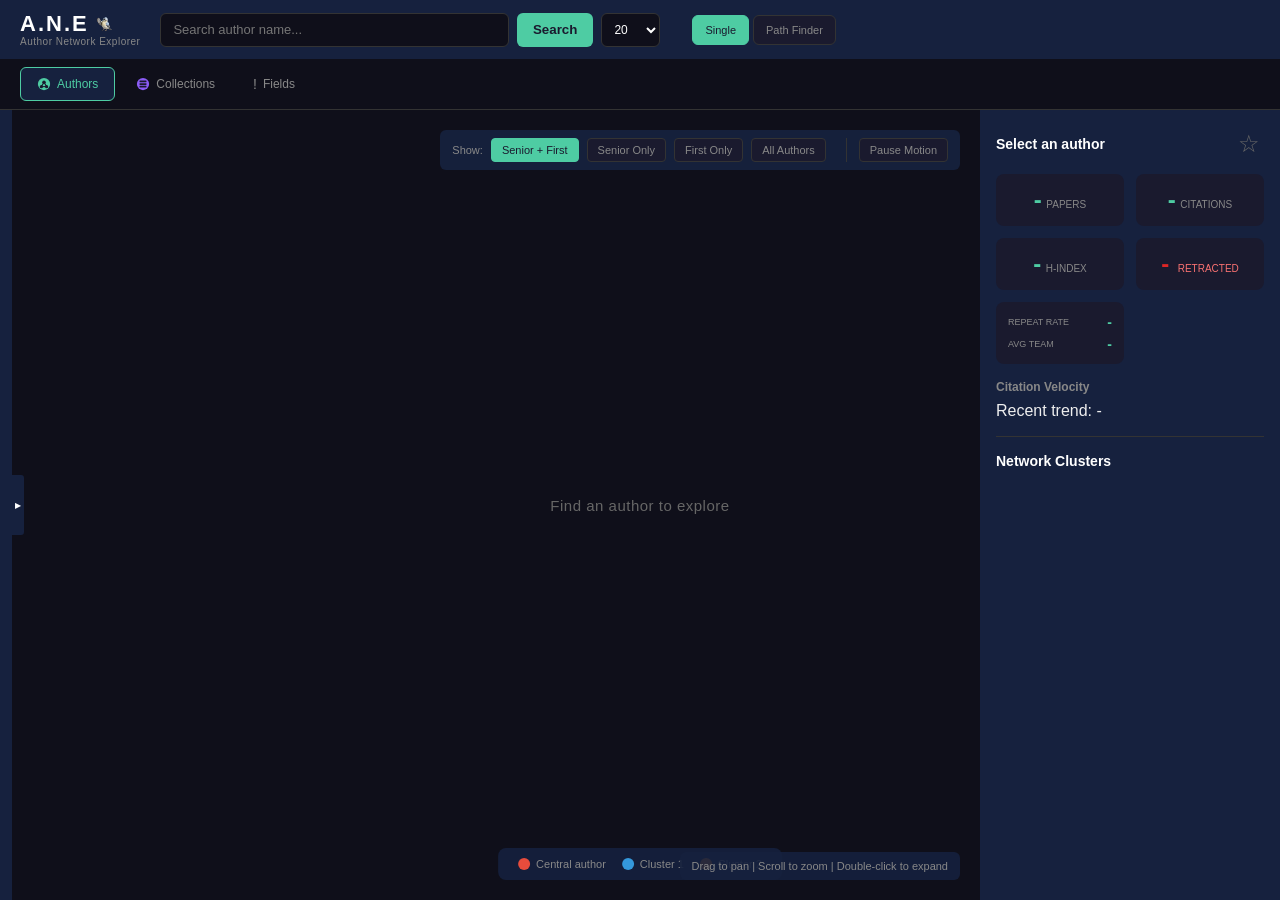
==== fullpage.html @ ecf04d58 "Add PWA scaffolding (manifest, service worker, chrome.* shim) Lets the existing fullpage.html / full" ====
<!DOCTYPE html>
<html lang="en">
<head>
  <meta charset="UTF-8">
  <meta name="viewport" content="width=device-width, initial-scale=1.0, viewport-fit=cover">
  <title>Author Network Explorer - Full View</title>
  <link rel="manifest" href="manifest.webmanifest">
  <meta name="theme-color" content="#16213e">
  <meta name="apple-mobile-web-app-capable" content="yes">
  <meta name="apple-mobile-web-app-status-bar-style" content="black-translucent">
  <meta name="apple-mobile-web-app-title" content="Author Net">
  <link rel="apple-touch-icon" href="icons/icon128.png">
  <script src="pwa-shim.js"></script>
  <script src="vis-network.min.js"></script>
  <style>
    * { box-sizing: border-box; margin: 0; padding: 0; }
    html, body {
      height: 100%;
      overflow: hidden;
    }
    body {
      font-family: -apple-system, BlinkMacSystemFont, 'Segoe UI', Roboto, sans-serif;
      background: #1a1a2e;
      color: #eee;
      display: flex;
      flex-direction: column;
    }
    header {
      padding: 12px 20px;
      background: #16213e;
      display: flex;
      align-items: center;
      gap: 20px;
    }
    .logo {
      display: flex;
      align-items: center;
      gap: 10px;
    }
    .logo-text {
      display: flex;
      flex-direction: column;
      line-height: 1.1;
    }
    .title-row {
      display: flex;
      align-items: center;
      gap: 6px;
    }
    .logo-icon {
      width: 18px;
      height: 18px;
      image-rendering: pixelated;
    }
    h1 {
      font-size: 22px;
      color: #fff;
      font-weight: 700;
      letter-spacing: 2px;
    }
    .logo-subtitle {
      font-size: 10px;
      color: #888;
      font-weight: 400;
      letter-spacing: 0.5px;
    }
    .search-box {
      display: flex;
      gap: 8px;
      flex: 1;
      max-width: 500px;
    }
    .search-box input {
      flex: 1;
      padding: 8px 12px;
      border: 1px solid #333;
      border-radius: 6px;
      background: #0f0f1a;
      color: #fff;
      font-size: 13px;
    }
    .search-box input:focus {
      outline: none;
      border-color: #4ecca3;
    }
    .search-box button {
      padding: 8px 16px;
      background: #4ecca3;
      color: #1a1a2e;
      border: none;
      border-radius: 6px;
      cursor: pointer;
      font-weight: 600;
    }
    .search-box select {
      padding: 8px;
      background: #0f0f1a;
      color: #fff;
      border: 1px solid #333;
      border-radius: 6px;
      font-size: 12px;
      cursor: pointer;
    }
    /* Path Finder UI */
    .path-finder-box {
      display: flex;
      gap: 8px;
      align-items: center;
      flex: 1;
      max-width: 700px;
    }
    .path-finder-box input {
      flex: 1;
      padding: 8px 12px;
      border: 1px solid #333;
      border-radius: 6px;
      background: #0f0f1a;
      color: #fff;
      font-size: 13px;
    }
    .path-finder-box input:focus {
      outline: none;
      border-color: #4ecca3;
    }
    .path-arrow {
      color: #4ecca3;
      font-size: 18px;
      font-weight: bold;
    }
    .path-finder-box select {
      padding: 8px;
      background: #0f0f1a;
      color: #fff;
      border: 1px solid #333;
      border-radius: 6px;
      font-size: 12px;
      cursor: pointer;
    }
    .path-finder-box button {
      padding: 8px 16px;
      background: #8b5cf6;
      color: #fff;
      border: none;
      border-radius: 6px;
      cursor: pointer;
      font-weight: 600;
      white-space: nowrap;
    }
    .path-finder-box button:hover {
      background: #7c3aed;
    }
    .mode-toggle {
      display: flex;
      gap: 4px;
      margin-left: 12px;
    }
    .mode-btn {
      padding: 8px 12px;
      background: #1a1a2e;
      color: #888;
      border: 1px solid #333;
      border-radius: 6px;
      font-size: 11px;
      cursor: pointer;
      transition: all 0.2s;
    }
    .mode-btn:hover {
      border-color: #4ecca3;
      color: #fff;
    }
    .mode-btn.active {
      background: #4ecca3;
      color: #1a1a2e;
      border-color: #4ecca3;
    }
    /* Path finder search results dropdown */
    .path-search-dropdown {
      position: absolute;
      top: 100%;
      left: 0;
      right: 0;
      background: #16213e;
      border-radius: 0 0 6px 6px;
      max-height: 200px;
      overflow-y: auto;
      z-index: 1000;
      box-shadow: 0 4px 12px rgba(0,0,0,0.5);
      display: none;
    }
    .path-search-dropdown.visible {
      display: block;
    }
    .path-search-item {
      padding: 8px 12px;
      cursor: pointer;
      border-bottom: 1px solid #1a1a2e;
    }
    .path-search-item:hover {
      background: #1f2b4d;
    }
    .path-search-item:last-child {
      border-bottom: none;
    }
    .path-search-name {
      font-size: 12px;
      color: #fff;
    }
    .path-search-stats {
      font-size: 10px;
      color: #888;
    }
    /* Path input container for dropdown positioning */
    .path-input-container {
      position: relative;
      flex: 1;
    }
    .path-input-container input {
      width: 100%;
    }
    /* Path finding loading state */
    .path-loading {
      position: absolute;
      top: 50%;
      left: 50%;
      transform: translate(-50%, -50%);
      display: none;
      flex-direction: column;
      align-items: center;
      gap: 12px;
      color: #888;
      z-index: 50;
      background: rgba(15, 15, 26, 0.9);
      padding: 30px 40px;
      border-radius: 12px;
    }
    .path-loading.visible {
      display: flex;
    }
    .path-loading-text {
      font-size: 14px;
      color: #fff;
    }
    .path-loading-subtext {
      font-size: 11px;
      color: #888;
    }
    /* Path result legend */
    .path-legend {
      position: absolute;
      bottom: 20px;
      left: 50%;
      transform: translateX(-50%);
      background: rgba(22, 33, 62, 0.9);
      padding: 10px 20px;
      border-radius: 8px;
      display: none;
      gap: 16px;
    }
    .path-legend.visible {
      display: flex;
    }
    .main-content {
      flex: 1;
      display: flex;
      position: relative;
      min-height: 0;
      overflow: hidden;
    }
    #network {
      flex: 1;
      background: #0f0f1a;
      min-height: 400px;
      overflow: hidden;
    }
    .sidebar {
      width: 300px;
      background: #16213e;
      padding: 16px;
      overflow-y: auto;
    }
    .sidebar h2 {
      font-size: 14px;
      margin-bottom: 12px;
      color: #fff;
    }
    .author-header {
      display: flex;
      align-items: center;
      justify-content: space-between;
      margin-bottom: 12px;
    }
    .author-header h2 {
      margin-bottom: 0;
      flex: 1;
    }
    .favorite-btn {
      background: none;
      border: none;
      font-size: 24px;
      cursor: pointer;
      color: #666;
      transition: all 0.2s;
      padding: 4px;
    }
    .favorite-btn:hover {
      color: #fbbf24;
      transform: scale(1.1);
    }
    .favorite-btn.active {
      color: #fbbf24;
    }
    .favorites-section {
      margin-top: 16px;
      padding-top: 16px;
      border-top: 1px solid #333;
    }
    .favorites-section h3 {
      font-size: 12px;
      color: #888;
      margin-bottom: 10px;
      display: flex;
      align-items: center;
      gap: 6px;
    }
    .favorites-list {
      max-height: 200px;
      overflow-y: auto;
    }
    .favorite-item {
      display: flex;
      align-items: center;
      gap: 8px;
      padding: 8px;
      background: #1a1a2e;
      border-radius: 6px;
      margin-bottom: 6px;
      cursor: pointer;
      transition: background 0.2s;
    }
    .favorite-item:hover {
      background: #1f2b4d;
    }
    .favorite-item .name {
      flex: 1;
      font-size: 12px;
      color: #fff;
    }
    .favorite-item .update-badge {
      background: #22c55e;
      color: #fff;
      font-size: 9px;
      padding: 2px 6px;
      border-radius: 10px;
    }
    .favorite-item .remove-btn {
      background: none;
      border: none;
      color: #666;
      cursor: pointer;
      font-size: 14px;
      padding: 2px;
    }
    .favorite-item .remove-btn:hover {
      color: #ef4444;
    }
    .stats {
      display: grid;
      grid-template-columns: 1fr 1fr;
      gap: 12px;
      margin-bottom: 16px;
    }
    .stat {
      background: #1a1a2e;
      padding: 12px;
      border-radius: 8px;
      text-align: center;
    }
    .stat.clickable {
      cursor: pointer;
      transition: background 0.2s;
    }
    .stat.clickable:hover {
      background: #2a2a4e;
    }
    .papers-panel {
      display: none;
      margin-top: 16px;
      padding-top: 16px;
      border-top: 1px solid #333;
    }
    .papers-panel.visible {
      display: block;
    }
    .papers-panel h3 {
      font-size: 13px;
      margin-bottom: 10px;
      display: flex;
      align-items: center;
      gap: 8px;
    }
    .papers-panel h3 span:first-child {
      flex: 1;
    }
    .papers-panel .close-btn {
      background: none;
      border: none;
      color: #888;
      cursor: pointer;
      font-size: 16px;
    }
    .papers-list {
      max-height: 300px;
      overflow-y: auto;
    }
    .paper-item {
      padding: 10px;
      background: #1a1a2e;
      border-radius: 6px;
      margin-bottom: 8px;
    }
    .paper-title {
      font-size: 12px;
      color: #4ecca3;
      text-decoration: none;
      display: block;
      margin-bottom: 4px;
      line-height: 1.4;
    }
    .paper-title:hover {
      text-decoration: underline;
    }
    .paper-meta {
      font-size: 10px;
      color: #888;
      display: flex;
      gap: 12px;
    }
    .paper-collect-btn {
      width: 16px;
      height: 16px;
      cursor: pointer;
      opacity: 0;
      transition: opacity 0.2s, transform 0.2s;
      flex-shrink: 0;
    }
    .paper-item:hover .paper-collect-btn {
      opacity: 0.7;
    }
    .paper-collect-btn:hover {
      opacity: 1 !important;
      transform: scale(1.15);
    }
    .paper-title-row {
      display: flex;
      align-items: flex-start;
      gap: 8px;
    }
    .paper-title-row .paper-title {
      flex: 1;
    }
    .retraction-badge {
      background: #dc2626;
      color: #fff;
      font-size: 9px;
      font-weight: 700;
      padding: 2px 6px;
      border-radius: 3px;
      text-transform: uppercase;
      white-space: nowrap;
      flex-shrink: 0;
    }
    .paper-item.retracted {
      border-left: 3px solid #dc2626;
      background: rgba(220, 38, 38, 0.1);
    }
    .paper-item.retracted .paper-title {
      color: #f87171;
    }
    .retraction-count {
      background: #dc2626;
      color: #fff;
      font-size: 10px;
      font-weight: 600;
      padding: 2px 8px;
      border-radius: 10px;
      margin-left: 8px;
    }
    .retracted-panel .retracted-header {
      background: rgba(220, 38, 38, 0.2);
      border-radius: 6px;
      padding: 8px;
      margin: -8px -8px 10px -8px;
    }
    .retracted-panel .retracted-header span {
      color: #f87171;
    }
    .retraction-info {
      color: #f87171;
      font-style: italic;
    }
    .stat-value {
      font-size: 24px;
      font-weight: 700;
      color: #4ecca3;
    }
    .stat-label {
      font-size: 10px;
      color: #888;
      text-transform: uppercase;
    }
    .retraction-stat {
      gap: 8px;
      cursor: pointer;
      transition: background 0.2s;
    }
    .retraction-stat:hover {
      background: #2a2a4e;
    }
    .retraction-stat .stat-label {
      margin-left: 4px;
    }
    .retraction-stat .stat-value {
      color: #dc2626;
    }
    .retraction-stat .stat-label {
      color: #f87171;
    }
    .retraction-stat.loading .stat-value {
      color: #eab308;
    }
    .retraction-stat.loading .stat-label {
      color: #fde047;
    }
    .retraction-stat.clean .stat-value {
      color: #22c55e;
    }
    .retraction-stat.clean .stat-label {
      color: #86efac;
    }
    .collab-stat {
      display: flex;
      flex-direction: column;
      gap: 6px;
      justify-content: center;
    }
    .collab-row {
      display: flex;
      justify-content: space-between;
      align-items: center;
    }
    .collab-label {
      font-size: 9px;
      color: #888;
      text-transform: uppercase;
    }
    .collab-value {
      font-size: 14px;
      font-weight: 700;
      color: #4ecca3;
    }
    .cluster-section {
      margin-top: 16px;
      padding-top: 16px;
      border-top: 1px solid #333;
    }
    .cluster-item {
      display: flex;
      align-items: center;
      gap: 8px;
      padding: 8px;
      background: #1a1a2e;
      border-radius: 6px;
      margin-bottom: 8px;
      cursor: pointer;
    }
    .cluster-item:hover {
      background: #1f2b4d;
    }
    .cluster-color {
      width: 12px;
      height: 12px;
      border-radius: 50%;
    }
    .cluster-name {
      flex: 1;
      font-size: 13px;
    }
    .cluster-count {
      font-size: 11px;
      color: #888;
    }
    .cluster-header {
      display: flex;
      align-items: center;
      gap: 8px;
      width: 100%;
    }
    .cluster-topics {
      display: flex;
      flex-wrap: wrap;
      gap: 4px;
      margin-top: 6px;
      padding-left: 20px;
    }
    .cluster-topic-tag {
      font-size: 9px;
      color: #888;
      background: rgba(255,255,255,0.05);
      padding: 2px 6px;
      border-radius: 3px;
    }
    .cluster-name {
      overflow: hidden;
      text-overflow: ellipsis;
      white-space: nowrap;
      max-width: 180px;
    }
    .obscure-papers-section {
      margin-top: 12px;
      padding-top: 12px;
      border-top: 1px solid #333;
    }
    .obscure-papers-list {
      display: flex;
      flex-direction: column;
      gap: 8px;
    }
    .obscure-paper-item {
      background: rgba(139, 92, 246, 0.1);
      border-left: 3px solid #8b5cf6;
      padding: 8px 10px;
      border-radius: 4px;
    }
    .obscure-paper-title {
      font-size: 11px;
      color: #a78bfa;
      text-decoration: none;
      display: block;
      line-height: 1.4;
      margin-bottom: 4px;
    }
    .obscure-paper-title:hover {
      color: #c4b5fd;
      text-decoration: underline;
    }
    .obscure-paper-meta {
      font-size: 9px;
      color: #888;
      margin-bottom: 4px;
      display: flex;
      gap: 6px;
    }
    .obscure-author {
      color: #9ca3af;
    }
    .obscure-year {
      color: #6b7280;
    }
    .obscure-paper-concepts {
      display: flex;
      flex-wrap: wrap;
      gap: 4px;
    }
    .concept-tag {
      font-size: 9px;
      color: #888;
      background: rgba(255,255,255,0.05);
      padding: 2px 6px;
      border-radius: 3px;
    }
    .search-results {
      position: absolute;
      top: 60px;
      left: 20px;
      background: #16213e;
      border-radius: 6px;
      max-height: 500px;
      overflow-y: auto;
      width: 500px;
      z-index: 100;
      display: none;
      box-shadow: 0 4px 20px rgba(0,0,0,0.5);
    }
    .search-results.visible { display: block; }
    .combine-bar {
      display: flex;
      align-items: center;
      justify-content: space-between;
      padding: 8px 12px;
      background: #1a1a2e;
      border-bottom: 1px solid #333;
      position: sticky;
      top: 0;
      z-index: 10;
    }
    .combine-count {
      font-size: 12px;
      color: #4ecca3;
    }
    .combine-btn {
      padding: 6px 12px;
      background: #4ecca3;
      color: #1a1a2e;
      border: none;
      border-radius: 4px;
      font-size: 12px;
      font-weight: 600;
      cursor: pointer;
    }
    .combine-btn:hover {
      background: #3db892;
    }
    .search-result {
      padding: 10px 12px;
      cursor: pointer;
      display: flex;
      align-items: center;
      gap: 10px;
      border-bottom: 1px solid #1a1a2e;
    }
    .search-result:hover { background: #1f2b4d; }
    .author-checkbox {
      width: 16px;
      height: 16px;
      cursor: pointer;
      accent-color: #4ecca3;
      flex-shrink: 0;
    }
    .result-name { font-weight: 500; flex: 1; }
    .result-stats { font-size: 11px; color: #888; white-space: nowrap; }
    .loading {
      position: absolute;
      top: 50%;
      left: 50%;
      transform: translate(-50%, -50%);
      display: none;
      flex-direction: column;
      align-items: center;
      gap: 12px;
      color: #888;
      z-index: 50;
    }
    .loading.visible { display: flex; }
    .spinner {
      width: 48px;
      height: 48px;
      border: 4px solid #333;
      border-top-color: #4ecca3;
      border-radius: 50%;
      animation: spin 1s linear infinite;
    }
    @keyframes spin { to { transform: rotate(360deg); } }
    /* Network placeholder */
    .network-placeholder {
      position: absolute;
      top: 50%;
      left: 50%;
      transform: translate(-50%, -50%);
      z-index: 5;
      text-align: center;
      pointer-events: none;
    }
    /* Search bar intro glow */
    @keyframes searchGlow {
      0%, 100% { box-shadow: 0 0 4px rgba(78, 204, 163, 0); border-color: #333; }
      50% { box-shadow: 0 0 12px rgba(78, 204, 163, 0.4); border-color: #4ecca3; }
    }
    .search-glow input {
      animation: searchGlow 1.5s ease-in-out 2;
    }
    .legend {
      position: absolute;
      bottom: 20px;
      left: 50%;
      transform: translateX(-50%);
      background: rgba(22, 33, 62, 0.9);
      padding: 10px 20px;
      border-radius: 8px;
      display: flex;
      gap: 16px;
    }
    .legend-item {
      display: flex;
      align-items: center;
      gap: 6px;
      font-size: 11px;
      color: #888;
    }
    .legend-color {
      width: 12px;
      height: 12px;
      border-radius: 50%;
    }
    .help-text {
      position: absolute;
      bottom: 20px;
      right: 320px;
      background: rgba(22, 33, 62, 0.9);
      padding: 8px 12px;
      border-radius: 6px;
      font-size: 11px;
      color: #888;
    }
    .filter-toggles {
      position: absolute;
      top: 20px;
      right: 320px;
      background: rgba(22, 33, 62, 0.95);
      padding: 8px 12px;
      border-radius: 6px;
      display: flex;
      align-items: center;
      gap: 8px;
      z-index: 10;
    }
    .filter-label {
      font-size: 11px;
      color: #888;
    }
    .toggle-btn {
      padding: 5px 10px;
      background: #1a1a2e;
      color: #888;
      border: 1px solid #333;
      border-radius: 4px;
      font-size: 11px;
      cursor: pointer;
      transition: all 0.2s;
    }
    .toggle-btn:hover {
      border-color: #4ecca3;
      color: #4ecca3;
    }
    .toggle-btn.active {
      background: #4ecca3;
      color: #1a1a2e;
      border-color: #4ecca3;
    }
    /* Left Panel - Favorites & Updates */
    .left-panel {
      position: absolute;
      left: 0;
      top: 0;
      bottom: 0;
      width: 280px;
      background: #16213e;
      z-index: 20;
      display: flex;
      flex-direction: column;
      transform: translateX(-268px);
      transition: transform 0.3s ease;
    }
    .left-panel.expanded {
      transform: translateX(0);
    }
    .left-panel-toggle {
      position: absolute;
      right: -12px;
      top: 50%;
      transform: translateY(-50%);
      width: 12px;
      height: 60px;
      background: #16213e;
      border: none;
      border-radius: 0 3px 3px 0;
      color: #fff;
      cursor: pointer;
      display: flex;
      flex-direction: column;
      align-items: center;
      justify-content: center;
      gap: 2px;
      font-size: 8px;
      padding: 0;
    }
    .left-panel-toggle:hover {
      background: #1f2b4d;
    }
    .left-panel-toggle .toggle-icon {
      font-size: 8px;
      transition: transform 0.3s;
    }
    .left-panel.expanded .toggle-icon {
      transform: rotate(180deg);
    }
    .left-panel-toggle .badge {
      background: #22c55e;
      color: #fff;
      font-size: 7px;
      padding: 1px 2px;
      border-radius: 4px;
      min-width: 10px;
      text-align: center;
      writing-mode: vertical-rl;
      text-orientation: mixed;
    }
    .left-panel-content {
      flex: 1;
      overflow-y: auto;
      padding: 16px;
    }
    .left-panel h2 {
      font-size: 14px;
      color: #fff;
      margin-bottom: 12px;
      display: flex;
      align-items: center;
      gap: 8px;
    }
    .left-panel h2 .icon {
      font-size: 16px;
    }
    .new-papers-section {
      margin-bottom: 20px;
    }
    .new-papers-section.empty {
      display: none;
    }
    .new-paper-group {
      margin-bottom: 16px;
    }
    .new-paper-author {
      font-size: 12px;
      font-weight: 600;
      color: #4ecca3;
      margin-bottom: 6px;
      cursor: pointer;
    }
    .new-paper-author:hover {
      text-decoration: underline;
    }
    .new-paper-item {
      padding: 8px 10px;
      background: #1a1a2e;
      border-radius: 6px;
      margin-bottom: 6px;
      border-left: 3px solid #22c55e;
    }
    .new-paper-title {
      font-size: 11px;
      color: #fff;
      line-height: 1.4;
      display: block;
      text-decoration: none;
    }
    .new-paper-title:hover {
      color: #4ecca3;
    }
    .new-paper-meta {
      font-size: 9px;
      color: #888;
      margin-top: 4px;
    }
    .favorites-section-left {
      border-top: 1px solid #333;
      padding-top: 16px;
    }
    .favorite-item-left {
      display: flex;
      align-items: center;
      gap: 10px;
      padding: 10px;
      background: #1a1a2e;
      border-radius: 6px;
      margin-bottom: 8px;
      cursor: pointer;
      transition: background 0.2s;
    }
    .favorite-item-left:hover {
      background: #1f2b4d;
    }
    .favorite-item-left .fav-info {
      flex: 1;
      min-width: 0;
    }
    .favorite-item-left .fav-name {
      font-size: 13px;
      color: #fff;
      font-weight: 500;
      white-space: nowrap;
      overflow: hidden;
      text-overflow: ellipsis;
    }
    .favorite-item-left .fav-stats {
      font-size: 10px;
      color: #888;
      margin-top: 2px;
    }
    .favorite-item-left .fav-badge {
      background: #22c55e;
      color: #fff;
      font-size: 9px;
      padding: 2px 6px;
      border-radius: 10px;
    }
    .favorite-item-left .remove-fav {
      background: none;
      border: none;
      color: #666;
      cursor: pointer;
      font-size: 16px;
      padding: 4px;
      opacity: 0;
      transition: opacity 0.2s;
    }
    .favorite-item-left:hover .remove-fav {
      opacity: 1;
    }
    .favorite-item-left .remove-fav:hover {
      color: #ef4444;
    }
    .empty-state {
      text-align: center;
      padding: 20px;
      color: #666;
      font-size: 12px;
    }
    .empty-state .icon {
      font-size: 32px;
      margin-bottom: 8px;
      opacity: 0.5;
    }
    .mark-read-btn {
      background: none;
      border: 1px solid #333;
      color: #888;
      padding: 4px 8px;
      border-radius: 4px;
      font-size: 10px;
      cursor: pointer;
      margin-left: auto;
    }
    .mark-read-btn:hover {
      border-color: #4ecca3;
      color: #4ecca3;
    }
    /* Collections */
    .collections-section {
      margin-top: 16px;
      padding-top: 16px;
      border-top: 1px solid #333;
    }
    .collections-section h2 {
      display: flex;
      align-items: center;
      gap: 6px;
    }
    .export-btn, .export-collection-btn {
      background: none;
      border: 1px solid #444;
      color: #888;
      width: 22px;
      height: 22px;
      border-radius: 4px;
      font-size: 11px;
      cursor: pointer;
      display: inline-flex;
      align-items: center;
      justify-content: center;
      vertical-align: middle;
      margin-left: 6px;
      margin-right: 16px;
      padding: 0;
    }
    .export-btn:hover, .export-collection-btn:hover {
      border-color: #4ecca3;
      color: #4ecca3;
    }
    .new-collection-btn {
      margin-left: auto;
      background: #4ecca3;
      color: #1a1a2e;
      border: none;
      width: 20px;
      height: 20px;
      border-radius: 4px;
      font-size: 14px;
      font-weight: bold;
      cursor: pointer;
      display: flex;
      align-items: center;
      justify-content: center;
    }
    .new-collection-btn:hover {
      background: #3db892;
    }
    .paper-search-box {
      display: flex;
      gap: 6px;
      margin: 10px 0;
    }
    .paper-search-box input {
      flex: 1;
      padding: 6px 10px;
      border: 1px solid #333;
      border-radius: 4px;
      background: #0f0f1a;
      color: #fff;
      font-size: 11px;
    }
    .paper-search-box input:focus {
      outline: none;
      border-color: #4ecca3;
    }
    .paper-search-box button {
      padding: 6px 10px;
      background: #333;
      color: #fff;
      border: none;
      border-radius: 4px;
      font-size: 11px;
      cursor: pointer;
    }
    .paper-search-box button:hover {
      background: #444;
    }
    .paper-search-results {
      max-height: 200px;
      overflow-y: auto;
      margin-bottom: 10px;
      display: none;
    }
    .paper-search-results.visible {
      display: block;
    }
    .paper-search-item {
      padding: 8px;
      background: #1a1a2e;
      border-radius: 4px;
      margin-bottom: 6px;
      position: relative;
      cursor: pointer;
      transition: background 0.15s;
    }
    .paper-search-item:hover:not(.in-collection) {
      background: #242444;
    }
    .paper-search-item.in-collection {
      opacity: 0.6;
      cursor: default;
    }
    .paper-search-title {
      font-size: 11px;
      color: #fff;
      line-height: 1.4;
      margin-bottom: 4px;
      padding-right: 50px;
    }
    .paper-search-meta {
      font-size: 9px;
      color: #888;
      display: flex;
      gap: 8px;
      flex-wrap: wrap;
    }
    .add-to-collection-btn {
      position: absolute;
      top: 8px;
      right: 8px;
      padding: 3px 8px;
      background: #4ecca3;
      color: #1a1a2e;
      border: none;
      border-radius: 3px;
      font-size: 10px;
      cursor: pointer;
    }
    .add-to-collection-btn:hover:not(:disabled) {
      background: #3db892;
    }
    .add-to-collection-btn:disabled {
      background: #333;
      color: #888;
      cursor: default;
    }
    .paper-search-loading, .paper-search-empty, .paper-search-error {
      padding: 12px;
      text-align: center;
      color: #888;
      font-size: 11px;
    }
    .collections-list {
      margin-bottom: 12px;
    }
    .collections-empty {
      text-align: center;
      padding: 16px;
      color: #666;
      font-size: 11px;
    }
    .collection-item {
      display: flex;
      align-items: center;
      padding: 8px 10px;
      background: #1a1a2e;
      border-radius: 6px;
      margin-bottom: 6px;
      cursor: pointer;
      border: 1px solid transparent;
    }
    .collection-item:hover {
      background: #1f2b4d;
    }
    .collection-item.active {
      border-color: #4ecca3;
      background: rgba(78, 204, 163, 0.1);
    }
    .collection-item.drag-over .collection-info,
    .collection-item.drag-over .collection-name,
    .collection-item.drag-over .collection-count,
    .collection-item.drag-over .delete-collection-btn {
      pointer-events: none;
    }
    .collection-item.drag-over .delete-collection-btn {
      opacity: 0;
    }
    .collection-info {
      flex: 1;
    }
    .collection-name {
      font-size: 12px;
      color: #fff;
      font-weight: 500;
    }
    .collection-count {
      font-size: 10px;
      color: #888;
      margin-top: 2px;
    }
    .delete-collection-btn {
      background: none;
      border: none;
      color: #666;
      font-size: 16px;
      cursor: pointer;
      padding: 2px 6px;
      opacity: 0;
      transition: opacity 0.2s;
    }
    .collection-item:hover .delete-collection-btn {
      opacity: 1;
    }
    .delete-collection-btn:hover {
      color: #ef4444;
    }
    .collection-view {
      background: #0f0f1a;
      border-radius: 6px;
      padding: 12px;
      margin-top: 10px;
    }
    .collection-view-empty {
      text-align: center;
      color: #666;
      font-size: 11px;
      padding: 16px;
    }
    .collection-header {
      display: flex;
      align-items: center;
      justify-content: space-between;
      margin-bottom: 10px;
    }
    .collection-header h3 {
      font-size: 13px;
      color: #fff;
    }
    .discover-btn {
      padding: 5px 10px;
      background: #8b5cf6;
      color: #fff;
      border: none;
      border-radius: 4px;
      font-size: 10px;
      cursor: pointer;
    }
    .discover-btn:hover {
      background: #7c3aed;
    }
    .collection-papers {
      max-height: 150px;
      overflow-y: auto;
      margin-bottom: 12px;
    }
    .collection-papers-empty {
      text-align: center;
      color: #666;
      font-size: 10px;
      padding: 12px;
    }
    .collection-paper-item {
      display: flex;
      align-items: center;
      padding: 6px 8px;
      background: rgba(255,255,255,0.03);
      border-radius: 4px;
      margin-bottom: 4px;
    }
    .collection-paper-title {
      flex: 1;
      font-size: 10px;
      overflow: hidden;
      text-overflow: ellipsis;
      white-space: nowrap;
    }
    .collection-paper-title a {
      color: #4ecca3;
      text-decoration: none;
    }
    .collection-paper-title a:hover {
      text-decoration: underline;
    }
    .collection-paper-meta {
      font-size: 9px;
      color: #666;
      margin-left: 8px;
      white-space: nowrap;
    }
    .remove-paper-btn {
      background: none;
      border: none;
      color: #666;
      cursor: pointer;
      font-size: 14px;
      padding: 2px 4px;
      margin-left: 4px;
      opacity: 0;
    }
    .collection-paper-item:hover .remove-paper-btn {
      opacity: 1;
    }
    .remove-paper-btn:hover {
      color: #ef4444;
    }
    .discovery-section h4 {
      font-size: 11px;
      color: #888;
      margin-bottom: 8px;
      border-top: 1px solid #333;
      padding-top: 10px;
    }
    .discovery-suggestions {
      max-height: 250px;
      overflow-y: auto;
    }
    .discovery-hint, .discovery-loading, .discovery-empty, .discovery-error {
      text-align: center;
      color: #666;
      font-size: 10px;
      padding: 12px;
    }
    .suggestion-item {
      padding: 10px;
      background: rgba(139, 92, 246, 0.1);
      border-left: 3px solid #8b5cf6;
      border-radius: 4px;
      margin-bottom: 8px;
    }
    .suggestion-item.added {
      opacity: 0.5;
    }
    .suggestion-connection {
      margin-bottom: 4px;
    }
    .connection-badge {
      background: #8b5cf6;
      color: #fff;
      font-size: 9px;
      padding: 2px 6px;
      border-radius: 3px;
    }
    .suggestion-title {
      font-size: 11px;
      margin-bottom: 4px;
    }
    .suggestion-title a {
      color: #a78bfa;
      text-decoration: none;
    }
    .suggestion-title a:hover {
      text-decoration: underline;
    }
    .suggestion-meta {
      font-size: 9px;
      color: #888;
      margin-bottom: 6px;
    }
    .suggestion-concepts {
      display: flex;
      flex-wrap: wrap;
      gap: 4px;
      margin-bottom: 8px;
    }
    .add-suggestion-btn {
      padding: 4px 10px;
      background: rgba(139, 92, 246, 0.3);
      color: #a78bfa;
      border: 1px solid #8b5cf6;
      border-radius: 3px;
      font-size: 10px;
      cursor: pointer;
    }
    .add-suggestion-btn:hover:not(:disabled) {
      background: rgba(139, 92, 246, 0.5);
    }
    .add-suggestion-btn:disabled {
      opacity: 0.5;
      cursor: default;
    }
    /* Tab Bar */
    .tab-bar {
      display: flex;
      gap: 4px;
      padding: 8px 20px;
      background: #0f0f1a;
      border-bottom: 1px solid #333;
    }
    .tab-btn {
      display: flex;
      align-items: center;
      gap: 6px;
      padding: 8px 16px;
      background: transparent;
      border: 1px solid transparent;
      border-radius: 6px;
      color: #888;
      font-size: 12px;
      cursor: pointer;
      transition: all 0.2s;
    }
    .tab-btn:hover {
      background: #1a1a2e;
      color: #fff;
    }
    .tab-btn.active {
      background: #16213e;
      border-color: #4ecca3;
      color: #4ecca3;
    }
    .tab-icon {
      font-size: 14px;
      display: inline-flex;
      align-items: center;
    }
    .tab-icon-img {
      width: 14px;
      height: 14px;
    }
    /* Viewport containers */
    .viewport {
      display: none;
      flex: 1;
      position: relative;
      min-height: 0;
    }
    .viewport.active {
      display: flex;
    }
    /* Authors viewport uses existing network + sidebar layout */
    #authorsViewport {
      flex-direction: row;
    }
    #authorsViewport #network {
      flex: 1;
    }
    /* Collections viewport */
    #collectionsViewport {
      flex-direction: row;
    }
    #collectionsViewport .collections-network {
      flex: 1;
      background: #0f0f1a;
      position: relative;
    }
    #collectionsViewport .collections-sidebar {
      width: 300px;
      background: #16213e;
      padding: 16px;
      overflow-y: auto;
    }
    /* Fields viewport */
    #fieldsViewport {
      flex-direction: row;
    }
    #fieldsViewport .fields-canvas {
      flex: 1;
      background: #0f0f1a;
      position: relative;
    }
    #fieldsViewport .fields-sidebar {
      width: 320px;
      background: #16213e;
      padding: 16px;
      overflow-y: auto;
    }
    .fields-search-box {
      display: flex;
      gap: 8px;
      margin-bottom: 16px;
    }
    .fields-search-box input {
      flex: 1;
      padding: 8px 12px;
      border: 1px solid #333;
      border-radius: 6px;
      background: #0f0f1a;
      color: #fff;
      font-size: 13px;
    }
    .fields-search-box input:focus {
      outline: none;
      border-color: #4ecca3;
    }
    .fields-search-box button {
      padding: 8px 14px;
      background: #4ecca3;
      color: #1a1a2e;
      border: none;
      border-radius: 6px;
      cursor: pointer;
      font-weight: 600;
    }
    .field-metrics {
      display: grid;
      grid-template-columns: 1fr 1fr;
      gap: 10px;
      margin-bottom: 16px;
    }
    .field-metric {
      background: #1a1a2e;
      padding: 12px;
      border-radius: 8px;
      text-align: center;
    }
    .field-metric-value {
      font-size: 20px;
      font-weight: 700;
      color: #4ecca3;
    }
    .field-metric-label {
      font-size: 10px;
      color: #888;
      text-transform: uppercase;
    }
    .forgotten-corners-section {
      margin-top: 16px;
      padding-top: 16px;
      border-top: 1px solid #333;
    }
    .forgotten-corners-section h3 {
      font-size: 14px;
      color: #fff;
      margin-bottom: 12px;
      display: flex;
      align-items: center;
      gap: 8px;
    }
    .hipster-btn {
      margin-left: auto;
      padding: 6px 12px;
      background: #8b5cf6;
      color: #fff;
      border: none;
      border-radius: 4px;
      font-size: 11px;
      cursor: pointer;
    }
    .hipster-btn:hover {
      background: #7c3aed;
    }
    .corners-list {
      max-height: 300px;
      overflow-y: auto;
    }
    .corner-item {
      padding: 12px;
      background: rgba(139, 92, 246, 0.1);
      border-left: 3px solid #8b5cf6;
      border-radius: 4px;
      margin-bottom: 10px;
    }
    .corner-header {
      display: flex;
      align-items: center;
      justify-content: space-between;
      margin-bottom: 6px;
    }
    .corner-name {
      font-size: 13px;
      font-weight: 500;
      color: #a78bfa;
    }
    .hipster-badge {
      background: #8b5cf6;
      color: #fff;
      font-size: 10px;
      padding: 2px 8px;
      border-radius: 10px;
    }
    .corner-metrics {
      font-size: 10px;
      color: #888;
      margin-bottom: 8px;
      display: flex;
      gap: 12px;
    }
    .corner-actions {
      display: flex;
      gap: 6px;
    }
    .corner-actions button {
      padding: 4px 10px;
      background: rgba(139, 92, 246, 0.3);
      color: #a78bfa;
      border: 1px solid #8b5cf6;
      border-radius: 3px;
      font-size: 10px;
      cursor: pointer;
    }
    .corner-actions button:hover {
      background: rgba(139, 92, 246, 0.5);
    }
    /* Scoped Search */
    .scoped-search-section {
      margin-top: 16px;
      padding-top: 16px;
      border-top: 1px solid #333;
    }
    .scope-indicator {
      display: flex;
      align-items: center;
      gap: 8px;
      margin-bottom: 10px;
      padding: 8px 10px;
      background: rgba(78, 204, 163, 0.1);
      border-radius: 6px;
      border: 1px solid #4ecca3;
    }
    .scope-label {
      font-size: 10px;
      color: #888;
    }
    .scope-name {
      font-size: 12px;
      color: #4ecca3;
      font-weight: 500;
      flex: 1;
    }
    .clear-scope-btn {
      background: none;
      border: none;
      color: #888;
      cursor: pointer;
      font-size: 16px;
      padding: 2px 6px;
    }
    .clear-scope-btn:hover {
      color: #fff;
    }
    .scoped-search-box {
      display: flex;
      gap: 6px;
      margin-bottom: 12px;
    }
    .scoped-search-box input {
      flex: 1;
      padding: 8px 10px;
      border: 1px solid #333;
      border-radius: 4px;
      background: #0f0f1a;
      color: #fff;
      font-size: 12px;
    }
    .scoped-search-box input:focus {
      outline: none;
      border-color: #4ecca3;
    }
    .scoped-search-box button {
      padding: 8px 12px;
      background: #4ecca3;
      color: #1a1a2e;
      border: none;
      border-radius: 4px;
      font-size: 12px;
      cursor: pointer;
    }
    .scoped-results {
      max-height: 300px;
      overflow-y: auto;
    }
    .scoped-result-item {
      padding: 10px;
      background: #1a1a2e;
      border-radius: 6px;
      margin-bottom: 8px;
      cursor: pointer;
    }
    .scoped-result-item:hover {
      background: #1f2b4d;
    }
    .scoped-result-title {
      font-size: 12px;
      color: #4ecca3;
      margin-bottom: 4px;
    }
    .scoped-result-meta {
      font-size: 10px;
      color: #888;
    }
    /* Collections network legend */
    .collections-legend {
      position: absolute;
      top: 48px;
      left: 12px;
      background: rgba(22, 33, 62, 0.92);
      padding: 10px 14px;
      border-radius: 8px;
      display: flex;
      flex-direction: column;
      gap: 6px;
      z-index: 10;
      pointer-events: none;
      transition: left 0.3s ease;
    }
    .collections-legend .legend-item {
      display: flex;
      align-items: center;
      gap: 6px;
      font-size: 11px;
      color: #888;
    }
    /* Collections subtabs */
    .collections-subtabs {
      position: absolute;
      top: 12px;
      left: 12px;
      display: flex;
      gap: 4px;
      z-index: 20;
      transition: left 0.3s ease;
    }
    .collections-subtab-btn {
      padding: 6px 12px;
      border-radius: 4px;
      font-size: 11px;
      cursor: pointer;
      border: 1px solid #333;
      transition: all 0.2s;
      background: #1a1a2e;
      color: #888;
    }
    /* Quick Collection */
    .quick-collection-section { margin-bottom: 12px; }
    .quick-collection-header {
      display: flex; align-items: center; gap: 6px;
      font-size: 12px; color: #4ecca3; margin-bottom: 8px;
    }
    .quick-paper-item {
      display: flex; align-items: center; padding: 6px 8px;
      background: rgba(78, 204, 163, 0.08); border-radius: 4px;
      margin-bottom: 4px; cursor: grab; border-left: 3px solid #4ecca3;
    }
    .quick-paper-item:active { cursor: grabbing; }
    .quick-paper-item .paper-title { flex: 1; font-size: 10px; color: #fff;
      overflow: hidden; text-overflow: ellipsis; white-space: nowrap; }
    .quick-paper-item .remove-btn {
      background: none; border: none; color: #666; cursor: pointer; font-size: 14px;
    }
    .quick-paper-item .remove-btn:hover { color: #ef4444; }
    .quick-collection-actions { display: flex; gap: 6px; margin-top: 8px; }
    .quick-collection-actions button {
      flex: 1; padding: 6px 8px; border-radius: 4px; font-size: 10px; cursor: pointer;
    }
    .convert-collection-btn {
      background: #4ecca3; color: #1a1a2e; border: none; font-weight: 600;
    }
    .convert-collection-btn:hover { background: #3db892; }
    .clear-collection-btn {
      background: transparent; color: #888; border: 1px solid #444;
    }
    .clear-collection-btn:hover { border-color: #888; color: #fff; }
    .collection-item.drag-over {
      border-color: #8b5cf6 !important;
      background: rgba(139, 92, 246, 0.12) !important;
      position: relative;
    }
    .collection-item.drag-over::after {
      content: '+';
      position: absolute;
      right: 10px;
      top: 50%;
      transform: translateY(-50%);
      color: #fff;
      font-size: 16px;
      font-weight: 300;
      line-height: 1;
      pointer-events: none;
    }
    /* Paper network in collections */
    .paper-node {
      cursor: pointer;
    }
    .paper-detail-panel {
      padding: 16px;
      background: #1a1a2e;
      border-radius: 8px;
      margin-bottom: 12px;
    }
    .paper-detail-title {
      font-size: 14px;
      color: #4ecca3;
      margin-bottom: 8px;
      line-height: 1.4;
    }
    .paper-detail-title a {
      color: #4ecca3;
      text-decoration: none;
    }
    .paper-detail-title a:hover {
      text-decoration: underline;
    }
    .paper-detail-meta {
      font-size: 11px;
      color: #888;
      margin-bottom: 8px;
    }
    .paper-detail-authors {
      font-size: 11px;
      color: #aaa;
      margin-bottom: 8px;
    }
    .paper-detail-concepts {
      display: flex;
      flex-wrap: wrap;
      gap: 4px;
    }
  </style>
</head>
<body>
  <header>
    <div class="logo">
      <div class="logo-text">
        <div class="title-row">
          <h1>A.N.E</h1>
          <img src="icons/logo-bird.png" alt="ANE Logo" class="logo-icon">
        </div>
        <span class="logo-subtitle">Author Network Explorer</span>
      </div>
    </div>
    <div class="search-box" id="singleSearchBox">
      <input type="text" id="searchInput" placeholder="Search author name...">
      <button id="searchBtn">Search</button>
      <select id="limitSelect" title="Number of results">
        <option value="20" selected>20</option>
        <option value="50">50</option>
        <option value="100">100</option>
      </select>
    </div>
    <div class="path-finder-box" id="pathFinderBox" style="display: none;">
      <input type="text" id="pathAuthor1Input" placeholder="Author 1 name...">
      <span class="path-arrow">→</span>
      <input type="text" id="pathAuthor2Input" placeholder="Author 2 name...">
      <select id="nameMatchSelect" title="Author position filter">
        <option value="full" selected>First + Last authors</option>
        <option value="first">First authors only</option>
        <option value="last">Last/Senior only</option>
        <option value="all">All authors</option>
      </select>
      <button id="findPathBtn">Find Path</button>
    </div>
    <div class="mode-toggle">
      <button class="mode-btn active" id="singleModeBtn" title="Single author network">Single</button>
      <button class="mode-btn" id="pathModeBtn" title="Find path between two authors">Path Finder</button>
    </div>
  </header>

  <div class="tab-bar">
    <button class="tab-btn active" id="authorsTab" data-tab="authors">
      <span class="tab-icon"><img src="icons/ane-icon.svg" class="tab-icon-img"></span>
      <span class="tab-label">Authors</span>
    </button>
    <button class="tab-btn" id="collectionsTab" data-tab="collections">
      <span class="tab-icon"><img src="icons/ane-collection-icon.svg" class="tab-icon-img"></span>
      <span class="tab-label">Collections</span>
    </button>
    <button class="tab-btn" id="fieldsTab" data-tab="fields">
      <span class="tab-icon">!</span>
      <span class="tab-label">Fields</span>
    </button>
  </div>

  <div class="main-content">
    <!-- Left Panel - Favorites & New Papers (shared across Authors + Collections tabs) -->
    <div class="left-panel" id="leftPanel">
      <button class="left-panel-toggle" id="leftPanelToggle">
        <span class="toggle-icon">▶</span>
        <span class="badge" id="updatesBadge" style="display: none;">0</span>
      </button>
      <div class="left-panel-content">
        <div class="new-papers-section" id="newPapersSection">
          <h2>
            <span class="icon"><img src="icons/ane-icon.svg" style="width:14px;height:14px;vertical-align:middle;"></span>
            New Papers
            <button class="mark-read-btn" id="markAllReadBtn">Mark all read</button>
          </h2>
          <div id="newPapersList"></div>
        </div>

        <div class="favorites-section-left" id="favoritesSectionLeft">
          <h2><span class="icon">★</span> Favorites <button class="export-btn" id="exportFavoritesBtn" title="Export as CSV">&#x2B07;</button></h2>
          <div id="favoritesListLeft"></div>
        </div>

        <div class="collections-section" id="collectionsSection">
          <h2>
            <span class="icon"><img src="icons/ane-collection-icon.svg" style="width:14px;height:14px;vertical-align:middle;"></span>
            Collections
            <button class="export-btn" id="exportAllCollectionsBtn" title="Export all collections as CSV">&#x2B07;</button>
            <button class="new-collection-btn" id="newCollectionBtn" title="New collection">+</button>
          </h2>
          <div class="paper-search-box">
            <input type="text" id="paperSearchInput" placeholder="Search papers to add...">
            <button id="paperSearchBtn">Search</button>
          </div>
          <div id="paperSearchResults" class="paper-search-results"></div>
          <div id="collectionsList" class="collections-list"></div>
          <div id="collectionView" class="collection-view"></div>
        </div>
      </div>
    </div>

    <!-- Authors Viewport (existing functionality) -->
    <div class="viewport active" id="authorsViewport">
    <div id="network"></div>
    <div class="network-placeholder" id="networkPlaceholder">
      <div style="font-size: 15px; color: #666; letter-spacing: 0.5px;">Find an author to explore</div>
    </div>
    <div class="search-results" id="searchResults"></div>
    <div class="loading" id="loading">
      <div class="spinner"></div>
      <span>Building network...</span>
    </div>
    <div class="path-loading" id="pathLoading">
      <div class="spinner"></div>
      <span class="path-loading-text" id="pathLoadingText">Finding path...</span>
      <span class="path-loading-subtext" id="pathLoadingSubtext">Exploring author connections</span>
    </div>

    <div class="sidebar">
      <div class="author-header">
        <h2 id="authorName">Select an author</h2>
        <button class="favorite-btn" id="favoriteBtn" title="Add to favorites">☆</button>
      </div>
      <div class="stats">
        <div class="stat clickable" id="papersStat" title="Click to view papers">
          <span class="stat-value" id="paperCount">-</span>
          <span class="stat-label">Papers</span>
        </div>
        <div class="stat">
          <span class="stat-value" id="citationCount">-</span>
          <span class="stat-label">Citations</span>
        </div>
        <div class="stat">
          <span class="stat-value" id="hIndex">-</span>
          <span class="stat-label">h-index</span>
        </div>
        <div class="stat clickable retraction-stat" id="retractionStat" title="Click to view retracted papers (via OpenAlex)">
          <span class="stat-value" id="retractionCount">-</span>
          <span class="stat-label">Retracted</span>
        </div>
        <div class="stat collab-stat">
          <div class="collab-row">
            <span class="collab-label">Repeat Rate</span>
            <span class="collab-value" id="repeatCollabRate">-</span>
          </div>
          <div class="collab-row">
            <span class="collab-label">Avg Team</span>
            <span class="collab-value" id="avgTeamSize">-</span>
          </div>
        </div>
      </div>

      <div class="citation-timeline" id="citationTimeline">
        <h3 style="font-size: 12px; margin-bottom: 8px; color: #888;">Citation Velocity</h3>
        <div class="timeline-chart" id="timelineChart"></div>
        <div class="timeline-labels">
          <span id="timelineStart"></span>
          <span id="timelineEnd"></span>
        </div>
        <div class="timeline-stats">
          <span>Recent trend: <span class="timeline-stat-value" id="citationTrend">-</span></span>
        </div>
      </div>

      <div class="obscure-papers-section" id="obscurePapers" style="display: none;"></div>

      <div class="papers-panel" id="papersPanel">
        <h3 class="papers-header">
          <span>Papers</span>
          <button class="close-btn" id="closePapersBtn">&times;</button>
        </h3>
        <div class="papers-list" id="papersList"></div>
      </div>

      <div class="papers-panel retracted-panel" id="retractedPanel">
        <h3 class="papers-header retracted-header">
          <span>Retracted Papers</span>
          <button class="close-btn" id="closeRetractedBtn">&times;</button>
        </h3>
        <div class="papers-list" id="retractedList"></div>
      </div>

      <div class="cluster-section">
        <h2>Network Clusters</h2>
        <div id="clusterList"></div>
      </div>
    </div>

    <div class="legend" id="normalLegend">
      <div class="legend-item">
        <span class="legend-color" style="background: #e74c3c;"></span>
        <span>Central author</span>
      </div>
      <div class="legend-item">
        <span class="legend-color" style="background: #3498db;"></span>
        <span>Cluster 1</span>
      </div>
      <div class="legend-item">
        <span class="legend-color" style="background: #e67e22;"></span>
        <span>Cluster 2</span>
      </div>
    </div>
    <div class="path-legend" id="pathLegend">
      <div class="legend-item">
        <span class="legend-color" style="background: #22c55e;"></span>
        <span>Start author</span>
      </div>
      <div class="legend-item">
        <span class="legend-color" style="background: #ef4444;"></span>
        <span>End author</span>
      </div>
      <div class="legend-item">
        <span class="legend-color" style="background: #8b5cf6;"></span>
        <span>Path authors</span>
      </div>
      <div class="legend-item">
        <span style="color: #fbbf24; font-weight: bold;">━━</span>
        <span>Connection path</span>
      </div>
    </div>

    <div class="filter-toggles">
      <span class="filter-label">Show:</span>
      <button class="toggle-btn active" id="toggleSeniorFirst" title="Senior (last) + First authors only">Senior + First</button>
      <button class="toggle-btn" id="toggleSenior" title="Senior (last) authors only">Senior Only</button>
      <button class="toggle-btn" id="toggleFirst" title="First authors only">First Only</button>
      <button class="toggle-btn" id="toggleAll" title="All authors (may be slow)">All Authors</button>
      <span style="margin-left: 12px; border-left: 1px solid #333; padding-left: 12px;">
        <button class="toggle-btn" id="pauseMotion" title="Pause/resume physics simulation">Pause Motion</button>
      </span>
    </div>

    <div class="help-text">
      Drag to pan | Scroll to zoom | Double-click to expand
    </div>
    </div><!-- End Authors Viewport -->

    <!-- Collections Viewport -->
    <div class="viewport" id="collectionsViewport">
      <div class="collections-network" id="collectionsNetwork">
        <div id="collectionPaperNetworkContainer" style="width:100%;height:100%;"></div>
        <div id="collectionAuthorNetworkContainer" style="width:100%;height:100%;display:none;position:absolute;top:0;left:0;"></div>
      </div>
      <div class="collections-sidebar">
        <div id="paperDetailPanel" class="paper-detail-panel" style="display: none;">
          <h3 style="font-size: 12px; color: #888; margin-bottom: 10px;">Selected Paper</h3>
          <div id="paperDetailContent"></div>
        </div>

        <h2 style="font-size: 14px; color: #fff; margin-bottom: 12px;"><img src="icons/ane-collection-icon.svg" style="width:14px;height:14px;vertical-align:middle;margin-right:4px;">Collections</h2>

        <div class="paper-search-box">
          <input type="text" id="collectionPaperSearch" placeholder="Search papers to add...">
          <button id="collectionPaperSearchBtn">Search</button>
        </div>
        <div id="collectionPaperResults" class="paper-search-results"></div>

        <div id="collectionsList2" class="collections-list" style="margin-bottom: 12px;"></div>

        <button class="new-collection-btn" id="newCollectionBtn2" style="width: 100%; height: auto; padding: 8px; font-size: 12px; margin-bottom: 12px;">
          + New Collection
        </button>

        <div id="collectionView2" class="collection-view"></div>
      </div>
    </div><!-- End Collections Viewport -->

    <!-- Fields Viewport -->
    <div class="viewport" id="fieldsViewport">
      <div class="fields-canvas" id="fieldsCanvas"></div>
      <div class="fields-sidebar">
        <h2 style="font-size: 14px; color: #fff; margin-bottom: 12px;">Field Topology</h2>

        <div class="fields-search-box">
          <input type="text" id="fieldSearchInput" placeholder="Search academic field...">
          <button id="fieldSearchBtn">Search</button>
        </div>

        <div id="fieldSearchResults" class="paper-search-results" style="margin-bottom: 12px;"></div>

        <div id="selectedFieldInfo" style="display: none;">
          <h3 id="selectedFieldName" style="font-size: 16px; color: #4ecca3; margin-bottom: 12px;"></h3>

          <div class="field-metrics" id="fieldMetrics">
            <div class="field-metric">
              <div class="field-metric-value" id="instHHI">-</div>
              <div class="field-metric-label">Inst. HHI</div>
            </div>
            <div class="field-metric">
              <div class="field-metric-value" id="authorHHI">-</div>
              <div class="field-metric-label">Author HHI</div>
            </div>
            <div class="field-metric">
              <div class="field-metric-value" id="ingroupBias">-</div>
              <div class="field-metric-label">In-group %</div>
            </div>
            <div class="field-metric">
              <div class="field-metric-value" id="recentWorks">-</div>
              <div class="field-metric-label">Recent Works</div>
            </div>
          </div>

          <div class="field-metrics-legend" style="font-size: 10px; color: #666; margin-bottom: 14px; line-height: 1.6;">
            <div><strong style="color:#888;">Inst. HHI</strong> — Institutional concentration (0=spread across many, 1=dominated by few)</div>
            <div><strong style="color:#888;">Author HHI</strong> — Author concentration (0=many contributors, 1=few dominate output)</div>
            <div><strong style="color:#888;">In-group %</strong> — How often authors in this field cite each other vs outside work</div>
            <div><strong style="color:#888;">Recent Works</strong> — Number of papers published in this field in the last 2 years</div>
          </div>

          <div class="forgotten-corners-section">
            <h3>
              Forgotten Corners
              <button id="findCornersBtn" class="hipster-btn">Find Hidden Gems</button>
            </h3>
            <div id="cornersList" class="corners-list">
              <div style="color: #666; font-size: 11px; padding: 12px;">Click "Find Hidden Gems" to discover overlooked subfields</div>
            </div>
          </div>

          <div class="scoped-search-section" id="scopedSearchSection" style="display: none;">
            <div class="scope-indicator">
              <span class="scope-label">Searching in:</span>
              <span class="scope-name" id="scopeName"></span>
              <button class="clear-scope-btn" id="clearScopeBtn">&times;</button>
            </div>

            <div class="scoped-search-box">
              <input type="text" id="scopedSearchInput" placeholder="Search papers in this subfield...">
              <button id="scopedSearchBtn">Search</button>
            </div>

            <div id="scopedResults" class="scoped-results"></div>
          </div>
        </div>

        <div id="fieldPlaceholder" style="text-align: center; padding: 40px 20px; color: #666;">
          <div style="font-size: 32px; margin-bottom: 12px;">!</div>
          <div style="font-size: 13px;">Work in progress...</div>
          <div style="font-size: 11px; margin-top: 8px;">Field topology exploration is experimental and under development.</div>
        </div>
      </div>
    </div><!-- End Fields Viewport -->
  </div>

  <script src="field-topology.js"></script>
  <script src="fullpage.js"></script>
  <script>
    // Register the PWA service worker only when running outside the extension.
    if ('serviceWorker' in navigator && location.protocol.startsWith('http')) {
      window.addEventListener('load', () => {
        navigator.serviceWorker.register('sw.js').catch((e) => {
          console.warn('[pwa] service worker registration failed:', e);
        });
      });
    }
  </script>
</body>
</html>
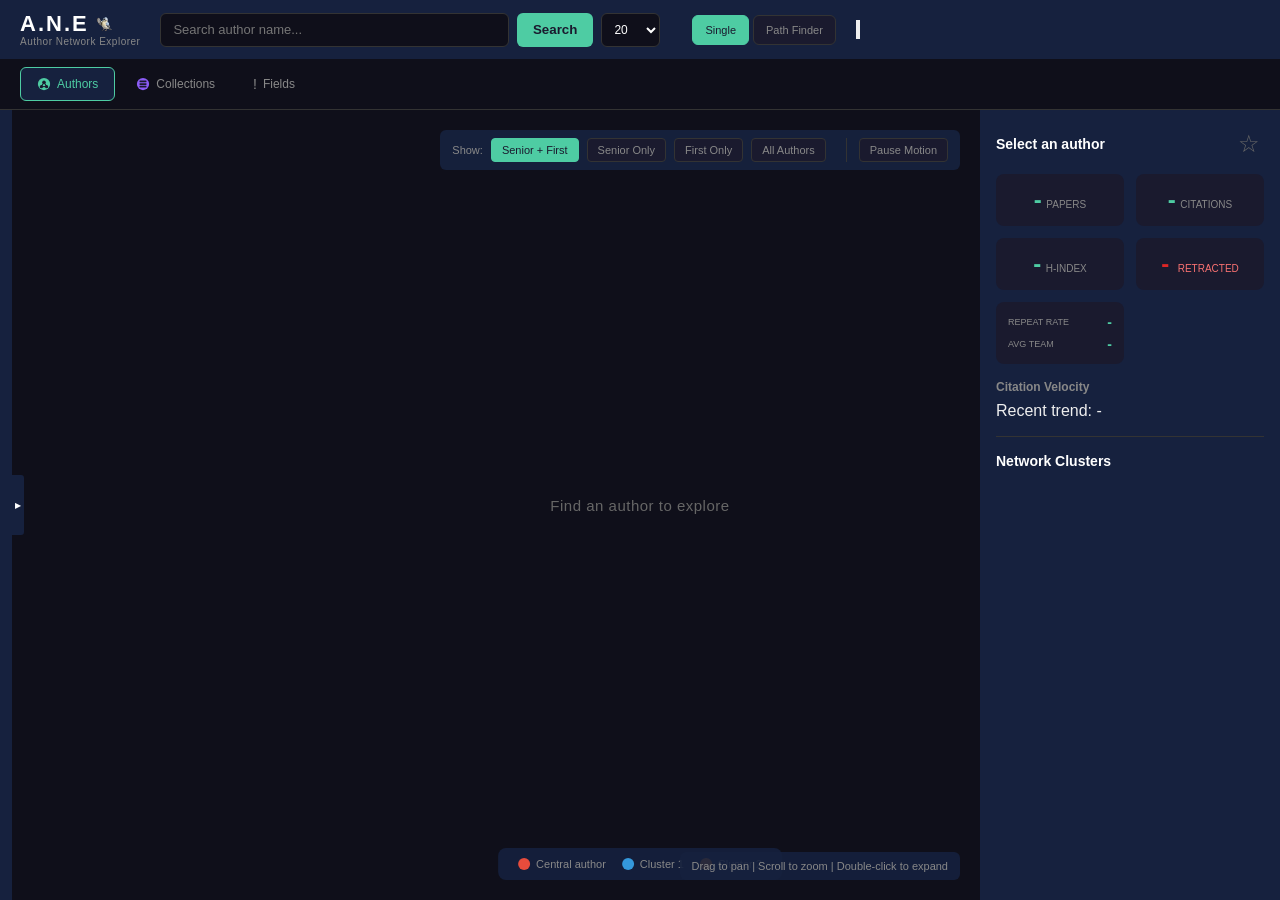
==== commit 81eba958: "Add mobile-first responsive layout Below 768px wide, the desktop chrome collapses out of the way so " ====
--- a/fullpage.html
+++ b/fullpage.html
@@ -10,6 +10,7 @@
   <meta name="apple-mobile-web-app-status-bar-style" content="black-translucent">
   <meta name="apple-mobile-web-app-title" content="Author Net">
   <link rel="apple-touch-icon" href="icons/icon128.png">
+  <link rel="stylesheet" href="mobile.css">
   <script src="pwa-shim.js"></script>
   <script src="vis-network.min.js"></script>
   <style>
@@ -1872,6 +1873,9 @@
       <button class="mode-btn active" id="singleModeBtn" title="Single author network">Single</button>
       <button class="mode-btn" id="pathModeBtn" title="Find path between two authors">Path Finder</button>
     </div>
+    <button class="mobile-icon-btn mobile-only" id="mobileSearchBtn" type="button" title="Search" aria-label="Search">
+      <svg viewBox="0 0 24 24" aria-hidden="true"><path d="M10 2a8 8 0 105.293 14.293l4.207 4.207 1.414-1.414-4.207-4.207A8 8 0 0010 2zm0 2a6 6 0 110 12 6 6 0 010-12z"/></svg>
+    </button>
   </header>
 
   <div class="tab-bar">
@@ -2174,6 +2178,7 @@
 
   <script src="field-topology.js"></script>
   <script src="fullpage.js"></script>
+  <script src="mobile-ui.js" defer></script>
   <script>
     // Register the PWA service worker only when running outside the extension.
     if ('serviceWorker' in navigator && location.protocol.startsWith('http')) {
--- a/mobile.css
+++ b/mobile.css
@@ -0,0 +1,210 @@
+/* mobile.css
+ * Phone-sized overrides on top of the desktop layout.
+ * Activates below 768px wide. Desktop styles are unchanged.
+ */
+@media (max-width: 768px) {
+  html, body {
+    height: 100vh;
+    height: 100dvh;
+  }
+
+  /* ----- Header: thin, icon-only ----- */
+  header {
+    padding: 6px 10px;
+    padding-top: max(6px, env(safe-area-inset-top));
+    gap: 8px;
+    min-height: 44px;
+    flex-wrap: nowrap;
+  }
+  header .logo-text { display: none; }
+  header .logo .logo-icon { width: 28px; height: 28px; }
+  header .logo-subtitle { display: none; }
+
+  /* Hide the inline input forms in the header. We'll show the active one as
+   * an overlay below the header when the user taps the search icon. */
+  .search-box,
+  .path-finder-box {
+    display: none !important;
+  }
+
+  /* When the body opts a panel in, surface it as a fixed overlay. */
+  body.mobile-search-open #singleSearchBox,
+  body.mobile-search-open #pathFinderBox[data-mode-active="true"] {
+    display: flex !important;
+    position: fixed;
+    top: calc(44px + env(safe-area-inset-top));
+    left: 0; right: 0;
+    z-index: 30;
+    padding: 8px 10px;
+    background: #16213e;
+    border-bottom: 1px solid #333;
+    max-width: none;
+    flex-wrap: wrap;
+    gap: 6px;
+  }
+  body.mobile-search-open #singleSearchBox input,
+  body.mobile-search-open #pathFinderBox input {
+    flex: 1 1 100%;
+    min-width: 0;
+  }
+  body.mobile-search-open #singleSearchBox button,
+  body.mobile-search-open #pathFinderBox button {
+    flex: 0 0 auto;
+  }
+  body.mobile-search-open #singleSearchBox select,
+  body.mobile-search-open #pathFinderBox select {
+    flex: 0 0 auto;
+  }
+
+  /* Mode toggle: shrink, push to right */
+  .mode-toggle {
+    margin-left: auto;
+    gap: 2px;
+  }
+  .mode-btn {
+    padding: 6px 8px;
+    font-size: 11px;
+  }
+
+  /* Mobile-only icon buttons in the header (added in fullpage.html) */
+  .mobile-only { display: none; }
+  .mobile-icon-btn {
+    width: 36px;
+    height: 36px;
+    background: transparent;
+    border: 1px solid #333;
+    border-radius: 8px;
+    color: #eee;
+    display: inline-flex;
+    align-items: center;
+    justify-content: center;
+    padding: 0;
+    cursor: pointer;
+    flex: 0 0 auto;
+  }
+  .mobile-icon-btn:active { background: #1f2b4d; }
+  .mobile-icon-btn.active { border-color: #4ecca3; color: #4ecca3; }
+  .mobile-icon-btn svg { width: 18px; height: 18px; fill: currentColor; }
+  .mobile-only { display: inline-flex; }
+
+  /* ----- Tab bar: icons only ----- */
+  .tab-bar {
+    padding: 4px 8px;
+    gap: 2px;
+    overflow-x: auto;
+  }
+  .tab-label { display: none; }
+  .tab-btn {
+    padding: 6px 10px;
+    font-size: 11px;
+    flex: 0 0 auto;
+  }
+
+  /* ----- Main content + viewports ----- */
+  .main-content { min-height: 0; }
+  .viewport.active { display: flex; }
+  #authorsViewport,
+  #collectionsViewport,
+  #fieldsViewport {
+    flex-direction: row;
+    position: relative;
+  }
+  #network,
+  #authorsViewport #network {
+    flex: 1;
+    min-height: 0;
+    width: 100%;
+    height: 100%;
+  }
+
+  /* ----- Left panel: full-height drawer with backdrop ----- */
+  .left-panel {
+    width: 85vw;
+    max-width: 340px;
+    transform: translateX(-100%);
+    box-shadow: 2px 0 24px rgba(0,0,0,0.6);
+  }
+  .left-panel.expanded { transform: translateX(0); }
+  /* Tap target for the existing edge handle: bigger on touch */
+  .left-panel-toggle {
+    width: 18px;
+    height: 80px;
+    right: -18px;
+    font-size: 10px;
+  }
+  /* Backdrop when the panel is open */
+  body.mobile-leftpanel-open::after {
+    content: "";
+    position: fixed;
+    inset: 0;
+    background: rgba(0,0,0,0.5);
+    z-index: 19;
+    pointer-events: auto;
+  }
+
+  /* ----- Right sidebar: bottom sheet ----- */
+  .sidebar,
+  #authorsViewport > .sidebar,
+  #collectionsViewport .collections-sidebar,
+  #fieldsViewport .fields-sidebar {
+    position: absolute;
+    left: 0; right: 0; bottom: 0;
+    width: auto;
+    height: 60vh;
+    max-height: 60vh;
+    transform: translateY(calc(100% - 40px));
+    transition: transform 0.28s ease;
+    z-index: 15;
+    border-top: 1px solid #333;
+    box-shadow: 0 -8px 24px rgba(0,0,0,0.45);
+    border-radius: 14px 14px 0 0;
+    padding-top: 28px;
+    padding-bottom: max(16px, env(safe-area-inset-bottom));
+  }
+  .sidebar.mobile-expanded,
+  .collections-sidebar.mobile-expanded,
+  .fields-sidebar.mobile-expanded {
+    transform: translateY(0);
+  }
+  /* Drag handle */
+  .sidebar::before,
+  .collections-sidebar::before,
+  .fields-sidebar::before {
+    content: "";
+    position: absolute;
+    top: 10px;
+    left: 50%;
+    transform: translateX(-50%);
+    width: 40px;
+    height: 4px;
+    background: #555;
+    border-radius: 2px;
+    pointer-events: none;
+  }
+  /* The whole top strip is tappable */
+  .sidebar > .mobile-sheet-handle,
+  .collections-sidebar > .mobile-sheet-handle,
+  .fields-sidebar > .mobile-sheet-handle {
+    position: absolute;
+    top: 0; left: 0; right: 0;
+    height: 28px;
+    cursor: grab;
+    z-index: 2;
+  }
+  .sidebar.mobile-has-content::before {
+    background: #4ecca3;
+  }
+
+  /* ----- Misc panels: keep but adjust ----- */
+  .papers-list { max-height: 50vh; }
+  .paper-detail-panel {
+    width: 100vw !important;
+    height: 100vh !important;
+    max-width: none !important;
+    border-radius: 0 !important;
+  }
+
+  /* When viewport-fit=cover lifts content under the home bar, give the
+   * graph some breathing room. */
+  body { padding-bottom: env(safe-area-inset-bottom); }
+}
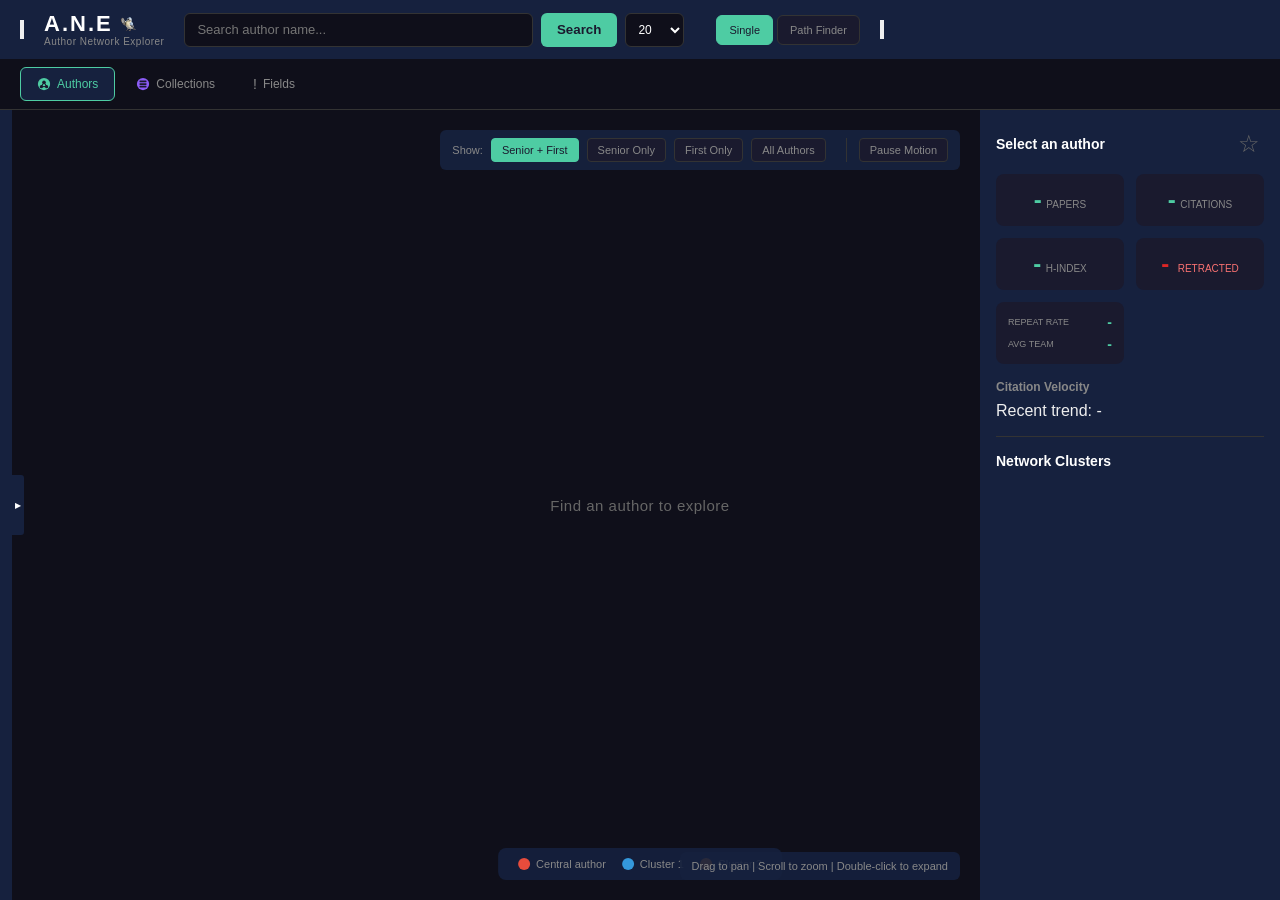
==== commit bacee321: "Mobile fixes: top-crop, crowding, edge-arrow - Status bar style: black (was black-translucent). Cont" ====
--- a/fullpage.html
+++ b/fullpage.html
@@ -7,7 +7,7 @@
   <link rel="manifest" href="manifest.webmanifest">
   <meta name="theme-color" content="#16213e">
   <meta name="apple-mobile-web-app-capable" content="yes">
-  <meta name="apple-mobile-web-app-status-bar-style" content="black-translucent">
+  <meta name="apple-mobile-web-app-status-bar-style" content="black">
   <meta name="apple-mobile-web-app-title" content="Author Net">
   <link rel="apple-touch-icon" href="icons/icon128.png">
   <link rel="stylesheet" href="mobile.css">
@@ -1839,6 +1839,9 @@
 </head>
 <body>
   <header>
+    <button class="mobile-icon-btn mobile-only" id="mobileMenuBtn" type="button" title="Menu" aria-label="Menu">
+      <svg viewBox="0 0 24 24" aria-hidden="true"><path d="M3 6h18v2H3zM3 11h18v2H3zM3 16h18v2H3z"/></svg>
+    </button>
     <div class="logo">
       <div class="logo-text">
         <div class="title-row">
--- a/mobile.css
+++ b/mobile.css
@@ -16,9 +16,22 @@
     min-height: 44px;
     flex-wrap: nowrap;
   }
-  header .logo-text { display: none; }
+  /* Keep the bird image, drop the textual title + subtitle */
+  header .logo-text .title-row h1 { display: none; }
+  header .logo-text .logo-subtitle { display: none; }
   header .logo .logo-icon { width: 28px; height: 28px; }
-  header .logo-subtitle { display: none; }
+  header .logo,
+  header .logo-text,
+  header .logo-text .title-row {
+    display: flex;
+    align-items: center;
+    gap: 0;
+    margin: 0;
+    padding: 0;
+  }
+
+  /* The desktop edge-tab is replaced by the hamburger button on mobile */
+  .left-panel-toggle { display: none !important; }
 
   /* Hide the inline input forms in the header. We'll show the active one as
    * an overlay below the header when the user taps the search icon. */
@@ -28,11 +41,11 @@
   }
 
   /* When the body opts a panel in, surface it as a fixed overlay. */
-  body.mobile-search-open #singleSearchBox,
+  body.mobile-search-open #singleSearchBox[data-mode-active="true"],
   body.mobile-search-open #pathFinderBox[data-mode-active="true"] {
     display: flex !important;
     position: fixed;
-    top: calc(44px + env(safe-area-inset-top));
+    top: 44px;
     left: 0; right: 0;
     z-index: 30;
     padding: 8px 10px;
@@ -56,14 +69,31 @@
     flex: 0 0 auto;
   }
 
-  /* Mode toggle: shrink, push to right */
-  .mode-toggle {
-    margin-left: auto;
-    gap: 2px;
-  }
-  .mode-btn {
-    padding: 6px 8px;
-    font-size: 11px;
+  /* Hide the mode toggle from the header on mobile; surface it inside the
+   * search overlay below where the user is already looking. */
+  .mode-toggle { display: none; }
+  body.mobile-search-open .mode-toggle {
+    display: flex;
+    position: fixed;
+    top: 44px;
+    left: 0; right: 0;
+    z-index: 31;
+    margin: 0;
+    padding: 6px 10px;
+    background: #16213e;
+    border-bottom: 1px solid #1f2b4d;
+    gap: 6px;
+    justify-content: center;
+  }
+  body.mobile-search-open .mode-btn {
+    flex: 1;
+    padding: 8px 12px;
+    font-size: 12px;
+  }
+  /* Push the active input box below the mode toggle */
+  body.mobile-search-open #singleSearchBox[data-mode-active="true"],
+  body.mobile-search-open #pathFinderBox[data-mode-active="true"] {
+    top: 90px;
   }
 
   /* Mobile-only icon buttons in the header (added in fullpage.html) */
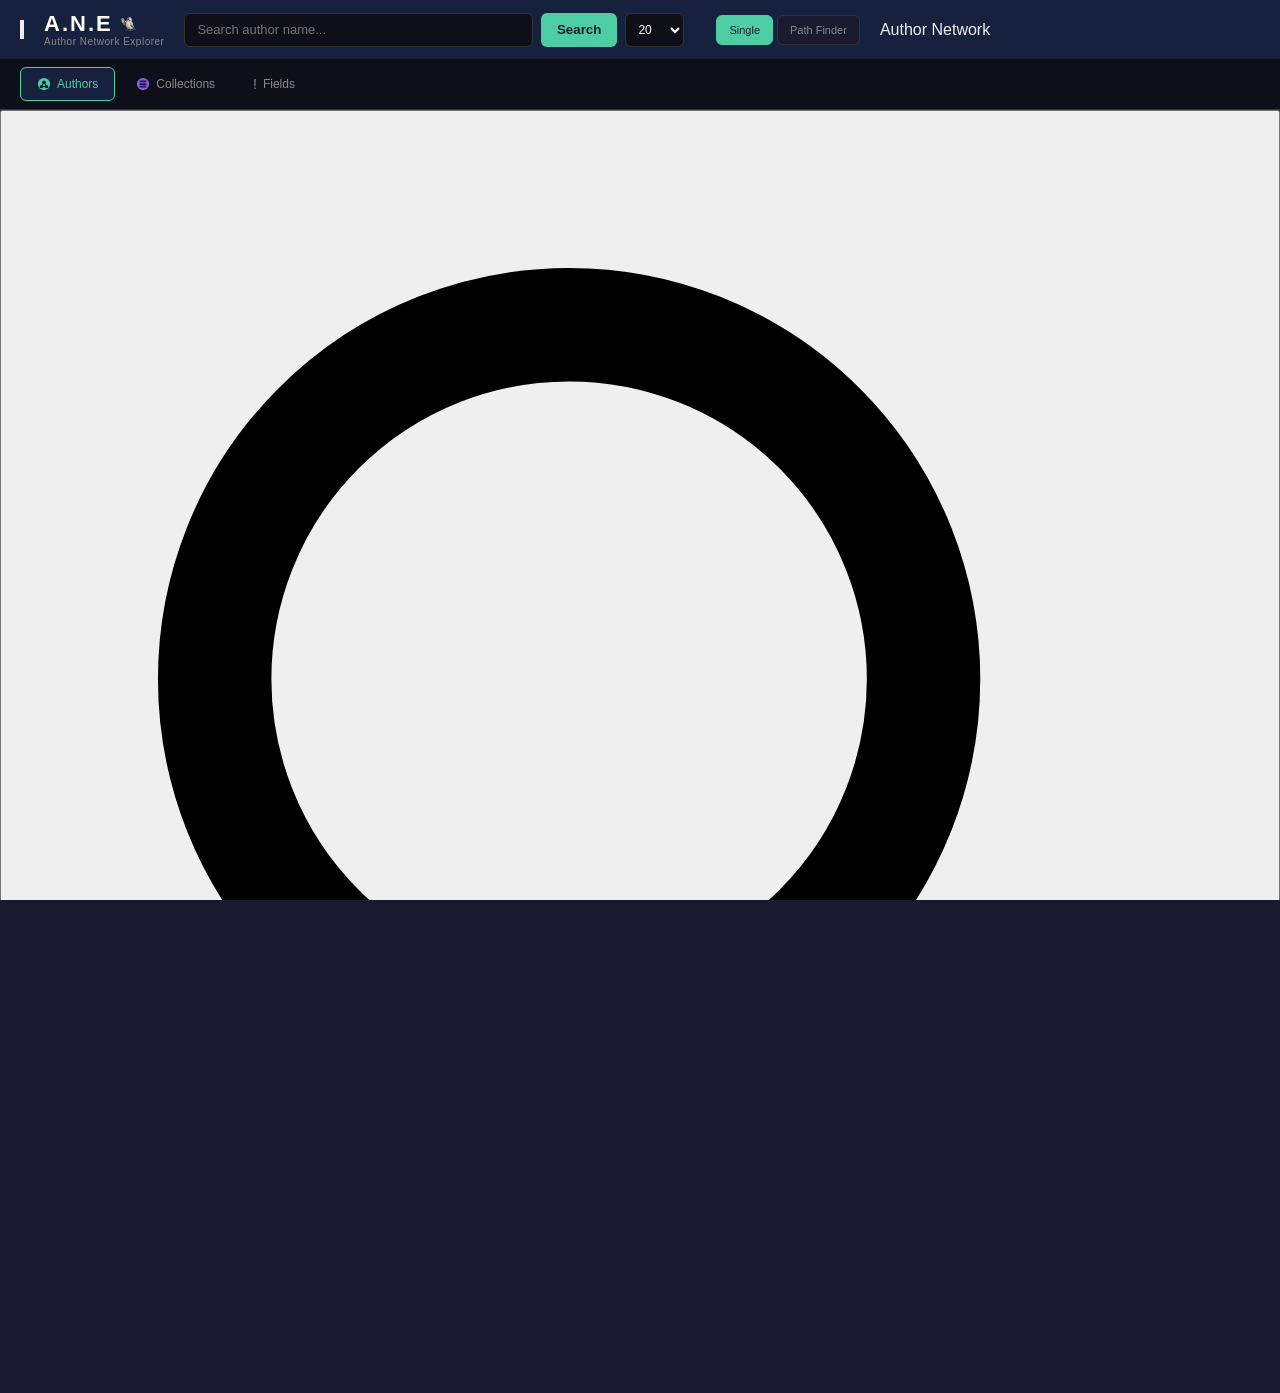
==== commit 1600279d: "Adopt mobile design language from Mobile Package/ Visual + interaction redesign of the mobile (≤768p" ====
--- a/fullpage.html
+++ b/fullpage.html
@@ -10,6 +10,9 @@
   <meta name="apple-mobile-web-app-status-bar-style" content="black">
   <meta name="apple-mobile-web-app-title" content="Author Net">
   <link rel="apple-touch-icon" href="icons/icon128.png">
+  <link rel="preconnect" href="https://fonts.googleapis.com">
+  <link rel="preconnect" href="https://fonts.gstatic.com" crossorigin>
+  <link href="https://fonts.googleapis.com/css2?family=Inter+Tight:wght@400;500;600&family=JetBrains+Mono:wght@400;500&display=swap" rel="stylesheet">
   <link rel="stylesheet" href="mobile.css">
   <script src="pwa-shim.js"></script>
   <script src="vis-network.min.js"></script>
@@ -1876,8 +1879,12 @@
       <button class="mode-btn active" id="singleModeBtn" title="Single author network">Single</button>
       <button class="mode-btn" id="pathModeBtn" title="Find path between two authors">Path Finder</button>
     </div>
-    <button class="mobile-icon-btn mobile-only" id="mobileSearchBtn" type="button" title="Search" aria-label="Search">
-      <svg viewBox="0 0 24 24" aria-hidden="true"><path d="M10 2a8 8 0 105.293 14.293l4.207 4.207 1.414-1.414-4.207-4.207A8 8 0 0010 2zm0 2a6 6 0 110 12 6 6 0 010-12z"/></svg>
+    <div class="mobile-only mobile-topbar-title" id="mobileTopbarTitle">
+      <div class="mobile-topbar-cluster mono" id="mobileTopbarCluster"></div>
+      <div class="mobile-topbar-name" id="mobileTopbarName">Author Network</div>
+    </div>
+    <button class="mobile-icon-btn mobile-only" id="mobileMoreBtn" type="button" title="More" aria-label="More" hidden>
+      <svg viewBox="0 0 18 18" aria-hidden="true"><circle cx="4" cy="9" r="1.5"/><circle cx="9" cy="9" r="1.5"/><circle cx="14" cy="9" r="1.5"/></svg>
     </button>
   </header>
 
@@ -2179,6 +2186,13 @@
     </div><!-- End Fields Viewport -->
   </div>
 
+  <button class="mobile-only mobile-fab" id="mobileSearchBtn" type="button" title="Search" aria-label="Search">
+    <svg viewBox="0 0 18 18" aria-hidden="true">
+      <circle cx="8" cy="8" r="5" fill="none" stroke="currentColor" stroke-width="1.6"/>
+      <line x1="12" y1="12" x2="15.5" y2="15.5" stroke="currentColor" stroke-width="1.6" stroke-linecap="round"/>
+    </svg>
+  </button>
+
   <script src="field-topology.js"></script>
   <script src="fullpage.js"></script>
   <script src="mobile-ui.js" defer></script>
--- a/mobile.css
+++ b/mobile.css
@@ -1,137 +1,171 @@
 /* mobile.css
- * Phone-sized overrides on top of the desktop layout.
- * Activates below 768px wide. Desktop styles are unchanged.
+ * Mobile redesign — calm modernist dark theme adopted from
+ * Mobile Package/. Activates below 768px wide. Desktop styles untouched.
+ *
+ * Visuals only: existing fullpage.html / fullpage.js skeleton stays intact
+ * and is restyled in place. No DOM restructuring beyond the mobile-only
+ * topbar title + FAB elements in fullpage.html.
  */
+
 @media (max-width: 768px) {
+
+  /* ──────────────────── DESIGN TOKENS ──────────────────── */
+  :root {
+    --bg:     oklch(0.155 0.005 250);
+    --surf-0: oklch(0.185 0.005 250);
+    --surf-1: oklch(0.215 0.006 250);
+    --surf-2: oklch(0.255 0.006 250);
+
+    --fg-0: oklch(0.96 0.005 250);
+    --fg-1: oklch(0.78 0.005 250);
+    --fg-2: oklch(0.58 0.005 250);
+    --fg-3: oklch(0.38 0.005 250);
+    --fg-4: oklch(0.28 0.005 250);
+
+    --accent: oklch(0.78 0.14 60);
+    --accent-dim: oklch(0.78 0.14 60 / 0.5);
+
+    --font-sans: "Inter Tight", -apple-system, system-ui, sans-serif;
+    --font-mono: "JetBrains Mono", ui-monospace, "SF Mono", Menlo, monospace;
+
+    --rule: 1px solid oklch(0.28 0.005 250);
+    --rule-soft: 1px solid oklch(0.23 0.005 250);
+  }
+
   html, body {
     height: 100vh;
     height: 100dvh;
-  }
-
-  /* ----- Header: thin, icon-only ----- */
+    background: var(--bg);
+    color: var(--fg-0);
+    font-family: var(--font-sans);
+    font-feature-settings: "ss01", "cv11";
+    -webkit-font-smoothing: antialiased;
+  }
+
+  .mono {
+    font-family: var(--font-mono);
+    font-feature-settings: "tnum", "zero";
+    letter-spacing: 0;
+  }
+
+  /* ──────────────────── HEADER (3-col grid) ──────────────────── */
   header {
-    padding: 6px 10px;
+    display: grid;
+    grid-template-columns: 36px 1fr 36px;
+    grid-gap: 8px;
+    align-items: center;
+    padding: 6px 12px 6px;
     padding-top: max(6px, env(safe-area-inset-top));
-    gap: 8px;
-    min-height: 44px;
-    flex-wrap: nowrap;
-  }
-  /* Keep the bird image, drop the textual title + subtitle */
-  header .logo-text .title-row h1 { display: none; }
-  header .logo-text .logo-subtitle { display: none; }
-  header .logo .logo-icon { width: 28px; height: 28px; }
-  header .logo,
-  header .logo-text,
-  header .logo-text .title-row {
-    display: flex;
-    align-items: center;
-    gap: 0;
-    margin: 0;
-    padding: 0;
-  }
-
-  /* The desktop edge-tab is replaced by the hamburger button on mobile */
-  .left-panel-toggle { display: none !important; }
-
-  /* Hide the inline input forms in the header. We'll show the active one as
-   * an overlay below the header when the user taps the search icon. */
+    background: var(--bg);
+    border-bottom: var(--rule);
+    min-height: 52px;
+  }
+
+  /* Hide the desktop bird logo on mobile — the centered title stands in. */
+  header .logo { display: none; }
+
+  /* The original inline forms are off-screen on mobile; the search FAB
+   * pulls them up as a fullscreen overlay. */
   .search-box,
   .path-finder-box {
     display: none !important;
   }
 
-  /* When the body opts a panel in, surface it as a fixed overlay. */
-  body.mobile-search-open #singleSearchBox[data-mode-active="true"],
-  body.mobile-search-open #pathFinderBox[data-mode-active="true"] {
-    display: flex !important;
-    position: fixed;
-    top: 44px;
-    left: 0; right: 0;
-    z-index: 30;
-    padding: 8px 10px;
-    background: #16213e;
-    border-bottom: 1px solid #333;
-    max-width: none;
-    flex-wrap: wrap;
-    gap: 6px;
-  }
-  body.mobile-search-open #singleSearchBox input,
-  body.mobile-search-open #pathFinderBox input {
-    flex: 1 1 100%;
+  /* Center title block (mobile only) */
+  .mobile-topbar-title {
+    text-align: center;
     min-width: 0;
-  }
-  body.mobile-search-open #singleSearchBox button,
-  body.mobile-search-open #pathFinderBox button {
-    flex: 0 0 auto;
-  }
-  body.mobile-search-open #singleSearchBox select,
-  body.mobile-search-open #pathFinderBox select {
-    flex: 0 0 auto;
-  }
-
-  /* Hide the mode toggle from the header on mobile; surface it inside the
-   * search overlay below where the user is already looking. */
-  .mode-toggle { display: none; }
-  body.mobile-search-open .mode-toggle {
-    display: flex;
-    position: fixed;
-    top: 44px;
-    left: 0; right: 0;
-    z-index: 31;
-    margin: 0;
-    padding: 6px 10px;
-    background: #16213e;
-    border-bottom: 1px solid #1f2b4d;
-    gap: 6px;
-    justify-content: center;
-  }
-  body.mobile-search-open .mode-btn {
-    flex: 1;
-    padding: 8px 12px;
-    font-size: 12px;
-  }
-  /* Push the active input box below the mode toggle */
-  body.mobile-search-open #singleSearchBox[data-mode-active="true"],
-  body.mobile-search-open #pathFinderBox[data-mode-active="true"] {
-    top: 90px;
-  }
-
-  /* Mobile-only icon buttons in the header (added in fullpage.html) */
+    overflow: hidden;
+  }
+  .mobile-topbar-cluster {
+    font-size: 9px;
+    letter-spacing: 0.06em;
+    text-transform: lowercase;
+    color: var(--fg-2);
+    margin-bottom: 1px;
+    white-space: nowrap;
+    overflow: hidden;
+    text-overflow: ellipsis;
+  }
+  .mobile-topbar-cluster:empty { display: none; }
+  .mobile-topbar-name {
+    font-size: 14px;
+    font-weight: 500;
+    color: var(--fg-0);
+    white-space: nowrap;
+    overflow: hidden;
+    text-overflow: ellipsis;
+    line-height: 1.2;
+  }
+
+  /* Header icon buttons */
   .mobile-only { display: none; }
   .mobile-icon-btn {
     width: 36px;
     height: 36px;
+    border-radius: 4px;
     background: transparent;
-    border: 1px solid #333;
-    border-radius: 8px;
-    color: #eee;
+    border: 0;
+    color: var(--fg-1);
     display: inline-flex;
     align-items: center;
     justify-content: center;
     padding: 0;
-    cursor: pointer;
+  }
+  .mobile-icon-btn:active { background: var(--surf-1); }
+  .mobile-icon-btn svg { width: 18px; height: 18px; }
+  .mobile-only { display: inline-flex; }
+  .mobile-topbar-title.mobile-only { display: block; }
+
+  /* Mode toggle: hidden by default; revealed inside the search overlay. */
+  .mode-toggle { display: none; }
+
+  /* Hide the desktop edge tab — replaced by the hamburger button. */
+  .left-panel-toggle { display: none !important; }
+
+  /* ──────────────────── TAB BAR ──────────────────── */
+  .tab-bar {
+    padding: 0 12px;
+    background: var(--bg);
+    border-bottom: var(--rule);
+    gap: 0;
+    overflow-x: auto;
+  }
+  .tab-btn {
+    position: relative;
+    padding: 10px 14px;
+    font-size: 12px;
+    color: var(--fg-2);
+    background: transparent;
+    border: 0;
+    border-radius: 0;
     flex: 0 0 auto;
   }
-  .mobile-icon-btn:active { background: #1f2b4d; }
-  .mobile-icon-btn.active { border-color: #4ecca3; color: #4ecca3; }
-  .mobile-icon-btn svg { width: 18px; height: 18px; fill: currentColor; }
-  .mobile-only { display: inline-flex; }
-
-  /* ----- Tab bar: icons only ----- */
-  .tab-bar {
-    padding: 4px 8px;
-    gap: 2px;
-    overflow-x: auto;
-  }
+  .tab-btn.active {
+    background: transparent;
+    color: var(--fg-0);
+  }
+  .tab-btn.active::after {
+    content: "";
+    position: absolute;
+    left: 0; right: 0; bottom: -1px;
+    height: 1px;
+    background: var(--accent);
+  }
+  .tab-btn[data-tab="authors"].active::after     { background: oklch(0.78 0.14 60); }
+  .tab-btn[data-tab="collections"].active::after { background: oklch(0.74 0.12 295); }
+  .tab-btn[data-tab="fields"].active::after      { background: oklch(0.74 0.14 145); }
+  .tab-btn[data-tab="authors"].active     { color: oklch(0.85 0.10 60); }
+  .tab-btn[data-tab="collections"].active { color: oklch(0.82 0.10 295); }
+  .tab-btn[data-tab="fields"].active      { color: oklch(0.82 0.10 145); }
   .tab-label { display: none; }
-  .tab-btn {
-    padding: 6px 10px;
-    font-size: 11px;
-    flex: 0 0 auto;
-  }
-
-  /* ----- Main content + viewports ----- */
-  .main-content { min-height: 0; }
+  .tab-icon-img { width: 14px; height: 14px; }
+
+  /* ──────────────────── MAIN + GRAPH ──────────────────── */
+  .main-content {
+    min-height: 0;
+    background: var(--bg);
+  }
   .viewport.active { display: flex; }
   #authorsViewport,
   #collectionsViewport,
@@ -142,37 +176,52 @@
   #network,
   #authorsViewport #network {
     flex: 1;
-    min-height: 0;
     width: 100%;
     height: 100%;
-  }
-
-  /* ----- Left panel: full-height drawer with backdrop ----- */
+    min-height: 0;
+    background: var(--bg);
+  }
+
+  /* ──────────────────── DRAWER (left panel) ──────────────────── */
   .left-panel {
-    width: 85vw;
-    max-width: 340px;
+    width: 280px;
+    max-width: 85vw;
+    background: var(--surf-0);
+    border-right: var(--rule);
     transform: translateX(-100%);
-    box-shadow: 2px 0 24px rgba(0,0,0,0.6);
-  }
-  .left-panel.expanded { transform: translateX(0); }
-  /* Tap target for the existing edge handle: bigger on touch */
-  .left-panel-toggle {
-    width: 18px;
-    height: 80px;
-    right: -18px;
-    font-size: 10px;
-  }
-  /* Backdrop when the panel is open */
+    box-shadow: 4px 0 24px rgba(0,0,0,0.5);
+    z-index: 70;
+  }
+  .left-panel.expanded {
+    transform: translateX(0);
+    animation: aneSlideIn 0.25s cubic-bezier(0.32, 0.72, 0, 1);
+  }
+  @keyframes aneSlideIn {
+    from { transform: translateX(-100%); }
+    to { transform: translateX(0); }
+  }
+
   body.mobile-leftpanel-open::after {
     content: "";
     position: fixed;
     inset: 0;
     background: rgba(0,0,0,0.5);
-    z-index: 19;
-    pointer-events: auto;
-  }
-
-  /* ----- Right sidebar: bottom sheet ----- */
+    z-index: 60;
+  }
+
+  .left-panel-content {
+    padding: 14px 16px;
+  }
+  .left-panel h2 {
+    font-size: 10px;
+    color: var(--fg-2);
+    text-transform: uppercase;
+    letter-spacing: 0.08em;
+    margin-bottom: 10px;
+    font-weight: 400;
+  }
+
+  /* ──────────────────── BOTTOM SHEET (.sidebar) ──────────────────── */
   .sidebar,
   #authorsViewport > .sidebar,
   #collectionsViewport .collections-sidebar,
@@ -180,53 +229,233 @@
     position: absolute;
     left: 0; right: 0; bottom: 0;
     width: auto;
-    height: 60vh;
-    max-height: 60vh;
-    transform: translateY(calc(100% - 40px));
-    transition: transform 0.28s ease;
-    z-index: 15;
-    border-top: 1px solid #333;
-    box-shadow: 0 -8px 24px rgba(0,0,0,0.45);
+    background: var(--surf-0);
+    border-top: var(--rule);
     border-radius: 14px 14px 0 0;
-    padding-top: 28px;
-    padding-bottom: max(16px, env(safe-area-inset-bottom));
-  }
-  .sidebar.mobile-expanded,
-  .collections-sidebar.mobile-expanded,
-  .fields-sidebar.mobile-expanded {
-    transform: translateY(0);
-  }
-  /* Drag handle */
-  .sidebar::before,
-  .collections-sidebar::before,
-  .fields-sidebar::before {
+    box-shadow: 0 -4px 24px rgba(0,0,0,0.4);
+    z-index: 40;
+    padding: 0;
+    transition: height 0.25s cubic-bezier(0.32, 0.72, 0, 1);
+    display: flex;
+    flex-direction: column;
+    overflow: hidden;
+
+    /* Default snap = peek */
+    height: 96px;
+  }
+  .sidebar[data-snap="peek"] { height: 96px; }
+  .sidebar[data-snap="half"] { height: 380px; }
+  .sidebar[data-snap="full"] { height: calc(100vh - 60px); height: calc(100dvh - 60px); }
+
+  /* Hide the original padding so we can supply our own that includes the
+   * handle space. */
+  .sidebar > * {
+    padding-left: 16px;
+    padding-right: 16px;
+  }
+  .sidebar > .mobile-sheet-handle {
+    position: relative;
+    flex-shrink: 0;
+    width: 100%;
+    height: 16px;
+    margin: 0;
+    padding: 0;
+    cursor: grab;
+    touch-action: none;
+  }
+  .sidebar > .mobile-sheet-handle::before {
     content: "";
     position: absolute;
-    top: 10px;
+    top: 8px;
     left: 50%;
     transform: translateX(-50%);
-    width: 40px;
+    width: 36px;
     height: 4px;
-    background: #555;
+    background: var(--fg-3);
     border-radius: 2px;
-    pointer-events: none;
-  }
-  /* The whole top strip is tappable */
-  .sidebar > .mobile-sheet-handle,
-  .collections-sidebar > .mobile-sheet-handle,
-  .fields-sidebar > .mobile-sheet-handle {
-    position: absolute;
-    top: 0; left: 0; right: 0;
-    height: 28px;
-    cursor: grab;
-    z-index: 2;
-  }
-  .sidebar.mobile-has-content::before {
-    background: #4ecca3;
-  }
-
-  /* ----- Misc panels: keep but adjust ----- */
-  .papers-list { max-height: 50vh; }
+  }
+
+  /* The actual scroll area inside the sheet */
+  .sidebar {
+    overflow-y: auto;
+  }
+  .sidebar > .mobile-sheet-handle { position: sticky; top: 0; background: var(--surf-0); z-index: 2; }
+
+  /* ──────────────────── SHEET CONTENT (existing fullpage.js classes) ──────────────────── */
+  .sidebar h2 {
+    font-size: 10px;
+    color: var(--fg-2);
+    text-transform: uppercase;
+    letter-spacing: 0.08em;
+    margin: 14px 0 10px;
+    font-weight: 400;
+  }
+  .author-header {
+    margin-bottom: 14px;
+  }
+  .author-name,
+  .sidebar h3 {
+    font-size: 22px;
+    font-weight: 500;
+    letter-spacing: -0.01em;
+    line-height: 1.15;
+    color: var(--fg-0);
+  }
+  .stat-value {
+    font-family: var(--font-mono);
+    font-size: 18px;
+    font-weight: 400;
+    color: var(--fg-0);
+    letter-spacing: -0.02em;
+  }
+  .papers-panel,
+  .papers-list {
+    max-height: none;
+  }
+  .paper-item {
+    background: transparent;
+    border-radius: 0;
+    border-bottom: var(--rule-soft);
+    padding: 10px 0;
+    margin-bottom: 0;
+  }
+  .paper-title {
+    font-size: 12px;
+    color: var(--fg-1);
+    line-height: 1.4;
+  }
+  .paper-meta {
+    font-family: var(--font-mono);
+    font-size: 9px;
+    color: var(--fg-3);
+  }
+
+  /* ──────────────────── FAB (floating search) ──────────────────── */
+  .mobile-fab {
+    position: fixed;
+    right: 16px;
+    bottom: 112px; /* peek-height + margin; mobile-ui.js updates this */
+    z-index: 50;
+    width: 48px;
+    height: 48px;
+    border-radius: 50%;
+    background: var(--surf-2);
+    border: 1px solid var(--accent-dim);
+    color: var(--accent);
+    box-shadow: 0 6px 20px rgba(0,0,0,0.5), 0 0 0 1px oklch(0.78 0.14 60 / 0.15);
+    display: inline-flex;
+    align-items: center;
+    justify-content: center;
+    transition: bottom 0.25s, opacity 0.2s;
+    padding: 0;
+  }
+  .mobile-fab:active { transform: scale(0.96); }
+  .mobile-fab svg { width: 18px; height: 18px; }
+  .mobile-fab[data-hidden="true"] { opacity: 0; pointer-events: none; }
+
+  /* ──────────────────── SEARCH OVERLAY (full-screen) ──────────────────── */
+  body.mobile-search-open {
+    overflow: hidden;
+  }
+  body.mobile-search-open::before {
+    content: "";
+    position: fixed;
+    inset: 0;
+    background: var(--bg);
+    z-index: 80;
+  }
+
+  /* Container for the active search/path-finder form, plus mode toggle */
+  body.mobile-search-open .mode-toggle,
+  body.mobile-search-open #singleSearchBox[data-mode-active="true"],
+  body.mobile-search-open #pathFinderBox[data-mode-active="true"] {
+    position: fixed;
+    left: 0; right: 0;
+    z-index: 81;
+    padding: 12px;
+    background: var(--bg);
+  }
+
+  body.mobile-search-open .mode-toggle {
+    display: flex;
+    top: max(12px, env(safe-area-inset-top));
+    gap: 6px;
+    border-bottom: var(--rule);
+    padding-top: calc(12px + env(safe-area-inset-top));
+  }
+  body.mobile-search-open .mode-btn {
+    flex: 1;
+    padding: 8px 12px;
+    font-size: 12px;
+    border: var(--rule);
+    border-radius: 4px;
+    background: var(--surf-0);
+    color: var(--fg-2);
+  }
+  body.mobile-search-open .mode-btn.active {
+    background: var(--surf-2);
+    color: var(--fg-0);
+    box-shadow: inset 0 -1px 0 var(--accent);
+  }
+
+  body.mobile-search-open #singleSearchBox[data-mode-active="true"],
+  body.mobile-search-open #pathFinderBox[data-mode-active="true"] {
+    display: flex !important;
+    top: calc(60px + env(safe-area-inset-top));
+    flex-wrap: wrap;
+    gap: 8px;
+    border-bottom: var(--rule);
+  }
+  body.mobile-search-open #singleSearchBox input,
+  body.mobile-search-open #pathFinderBox input {
+    flex: 1 1 100%;
+    min-width: 0;
+    padding: 10px 12px;
+    background: var(--surf-0);
+    border: var(--rule);
+    border-radius: 4px;
+    color: var(--fg-0);
+    font-size: 15px;
+  }
+  body.mobile-search-open #singleSearchBox input:focus,
+  body.mobile-search-open #pathFinderBox input:focus {
+    border-color: var(--accent-dim);
+    outline: 0;
+  }
+  body.mobile-search-open #singleSearchBox button,
+  body.mobile-search-open #pathFinderBox button {
+    background: var(--accent);
+    color: oklch(0.18 0.02 60);
+    border: 1px solid var(--accent);
+    border-radius: 4px;
+    padding: 8px 16px;
+    font-weight: 500;
+    font-size: 12px;
+  }
+  body.mobile-search-open #singleSearchBox select,
+  body.mobile-search-open #pathFinderBox select {
+    background: var(--surf-0);
+    color: var(--fg-1);
+    border: var(--rule);
+    border-radius: 4px;
+    padding: 8px;
+    font-size: 12px;
+  }
+
+  /* Search results dropdown — pull it under the inputs */
+  body.mobile-search-open .search-results {
+    position: fixed;
+    top: calc(120px + env(safe-area-inset-top));
+    left: 0; right: 0; bottom: 0;
+    z-index: 81;
+    background: var(--bg);
+    overflow-y: auto;
+    padding: 8px 0;
+    max-height: none;
+    border-radius: 0;
+  }
+
+  /* ──────────────────── MISC ──────────────────── */
   .paper-detail-panel {
     width: 100vw !important;
     height: 100vh !important;
@@ -234,7 +463,5 @@
     border-radius: 0 !important;
   }
 
-  /* When viewport-fit=cover lifts content under the home bar, give the
-   * graph some breathing room. */
   body { padding-bottom: env(safe-area-inset-bottom); }
 }
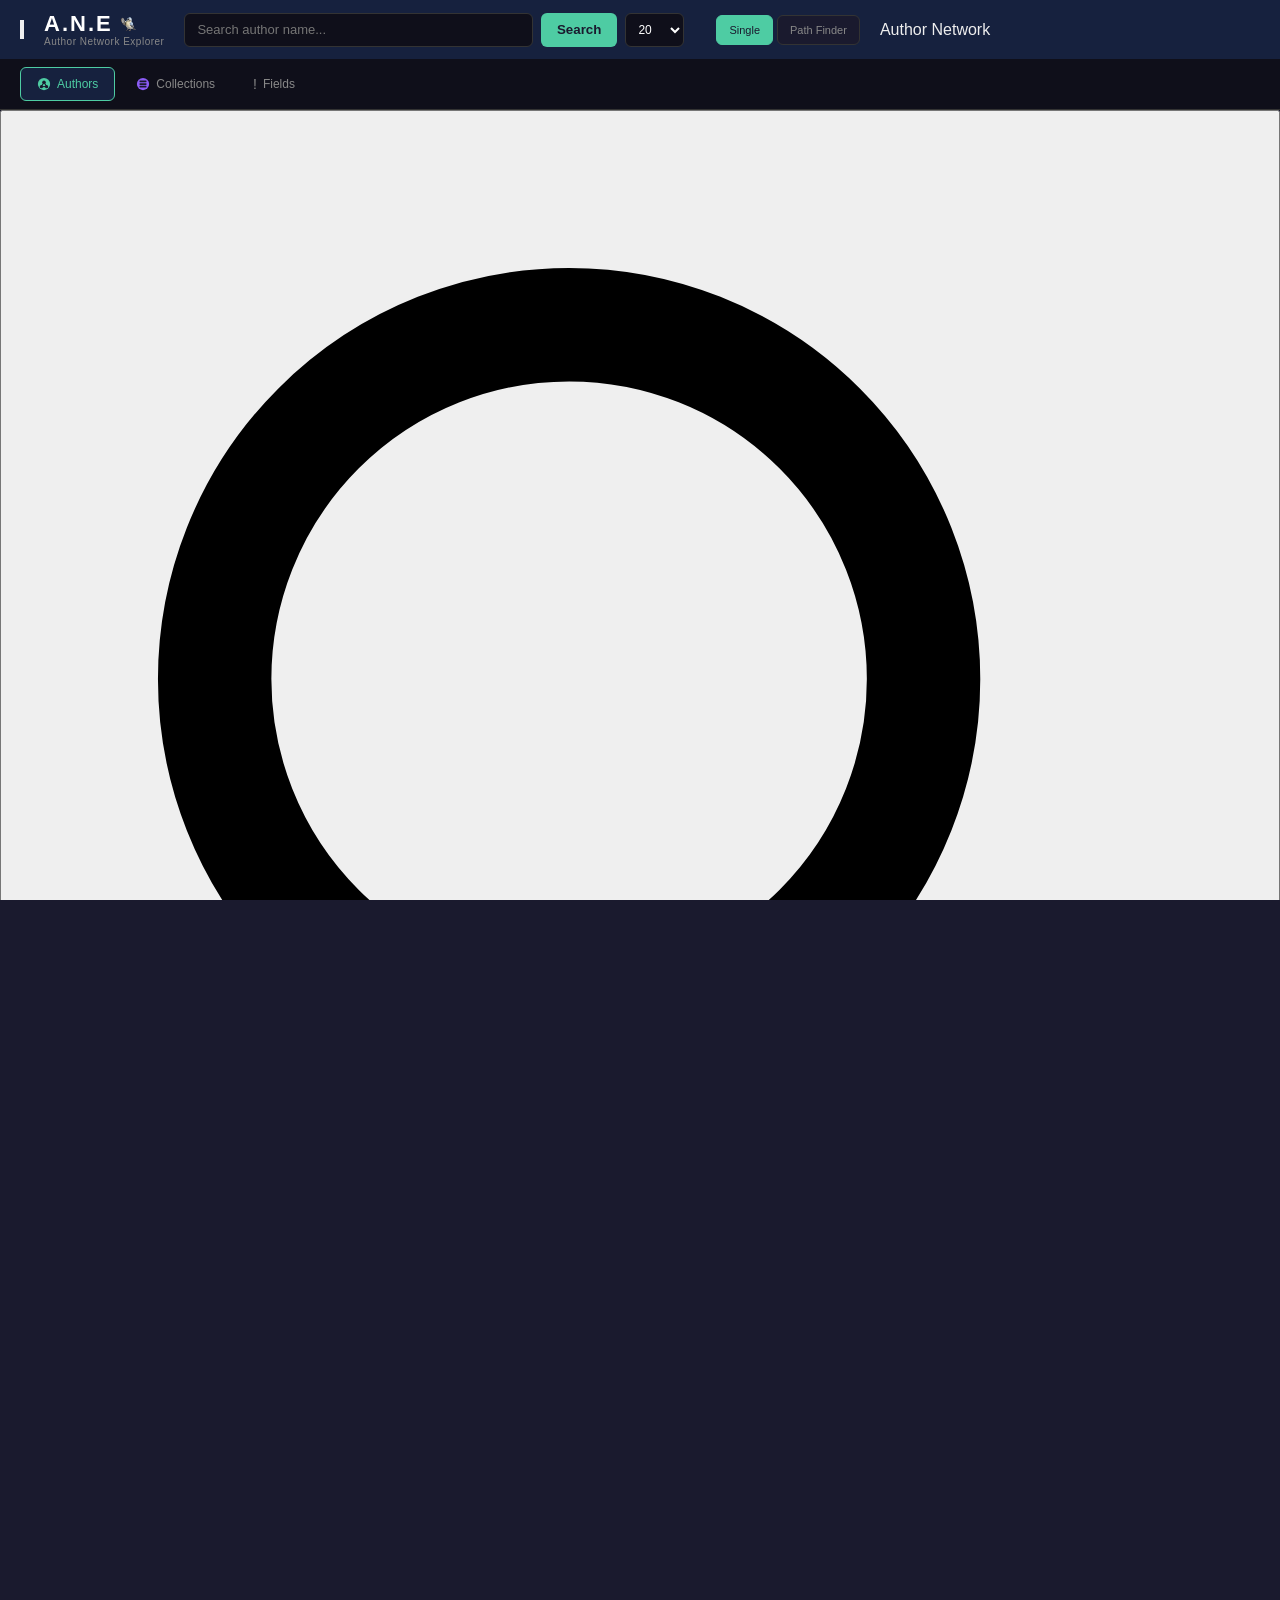
==== commit 1af60b25: "1:1 mobile sheet redesign — hide desktop sidebar/tabs, mirror real data - Hide the right-side .sideb" ====
--- a/fullpage.html
+++ b/fullpage.html
@@ -2193,6 +2193,62 @@
     </svg>
   </button>
 
+  <!-- Mobile-only bottom sheet. Hidden on desktop via mobile.css.
+       Content is mirrored at runtime by mobile-ui.js from the existing
+       sidebar elements (real data populated by fullpage.js). -->
+  <div class="mobile-only m-sheet" id="mobileSheet" data-snap="peek">
+    <div class="m-sheet-handle" aria-label="Drag to resize"></div>
+    <div class="m-sheet-content">
+      <div class="m-peek" id="mPeek">
+        <div class="m-peek-name" id="mPeekName">Author Network</div>
+        <div class="m-peek-stats mono" id="mPeekStats" hidden>
+          <span id="mPeekPapers"></span>
+          <span class="m-peek-dot">·</span>
+          <span id="mPeekCites"></span>
+          <span class="m-peek-dot">·</span>
+          <span id="mPeekH"></span>
+        </div>
+      </div>
+
+      <div class="m-readout" id="mReadout">
+        <div class="m-tabs" id="mTabs">
+          <button class="m-tab active" data-mtab="authors" type="button">Authors</button>
+          <button class="m-tab" data-mtab="collections" type="button">Collections</button>
+          <button class="m-tab" data-mtab="fields" type="button">Fields</button>
+        </div>
+
+        <div class="m-ro-head">
+          <div class="m-ro-head-main">
+            <div class="m-ro-name" id="mRoName">Select an author</div>
+          </div>
+          <button class="m-ro-fav" id="mRoFav" type="button" title="Favorite" aria-label="Favorite">
+            <svg width="20" height="20" viewBox="0 0 20 20" fill="none">
+              <path d="M10 3 L12.2 7.5 L17 8 L13.4 11.5 L14.5 16 L10 13.5 L5.5 16 L6.6 11.5 L3 8 L7.8 7.5 Z"
+                    stroke="currentColor" stroke-width="1.2" stroke-linejoin="round"/>
+            </svg>
+          </button>
+        </div>
+
+        <div class="m-stats" id="mStats">
+          <div class="m-stat"><div class="m-stat-v mono" id="mStatPapers">—</div><div class="m-stat-l">papers</div></div>
+          <div class="m-stat"><div class="m-stat-v mono accent" id="mStatCites">—</div><div class="m-stat-l">citations</div></div>
+          <div class="m-stat"><div class="m-stat-v mono" id="mStatH">—</div><div class="m-stat-l">h-index</div></div>
+          <div class="m-stat"><div class="m-stat-v mono" id="mStatRetracted">—</div><div class="m-stat-l">retracted</div></div>
+        </div>
+
+        <div class="m-section" id="mSecPapers" hidden>
+          <div class="m-section-h"><span>Recent papers</span><span class="mono" id="mPapersCount">0</span></div>
+          <div id="mPapersList"></div>
+        </div>
+
+        <div class="m-section" id="mSecOther" hidden>
+          <div class="m-section-h"><span id="mOtherTitle">—</span></div>
+          <div id="mOtherList"></div>
+        </div>
+      </div>
+    </div>
+  </div>
+
   <script src="field-topology.js"></script>
   <script src="fullpage.js"></script>
   <script src="mobile-ui.js" defer></script>
--- a/mobile.css
+++ b/mobile.css
@@ -1,10 +1,13 @@
 /* mobile.css
- * Mobile redesign — calm modernist dark theme adopted from
- * Mobile Package/. Activates below 768px wide. Desktop styles untouched.
+ * Mobile redesign — calm modernist dark theme adopted 1:1 from
+ * Mobile Package/. Activates below 768px. Desktop styles unchanged.
  *
- * Visuals only: existing fullpage.html / fullpage.js skeleton stays intact
- * and is restyled in place. No DOM restructuring beyond the mobile-only
- * topbar title + FAB elements in fullpage.html.
+ * On mobile:
+ *   - Existing right-side .sidebar is hidden entirely.
+ *   - Existing top .tab-bar is hidden; tabs live inside the sheet.
+ *   - A new bottom sheet (id="mobileSheet") renders the prototype's layout.
+ *   - mobile-ui.js mirrors real data from #authorName/#paperCount/etc.
+ *     into the sheet — no mock data, fullpage.js keeps owning the state.
  */
 
 @media (max-width: 768px) {
@@ -54,24 +57,19 @@
     grid-template-columns: 36px 1fr 36px;
     grid-gap: 8px;
     align-items: center;
-    padding: 6px 12px 6px;
-    padding-top: max(6px, env(safe-area-inset-top));
+    padding: 4px 12px 8px;
+    padding-top: max(4px, env(safe-area-inset-top));
     background: var(--bg);
     border-bottom: var(--rule);
     min-height: 52px;
   }
 
-  /* Hide the desktop bird logo on mobile — the centered title stands in. */
   header .logo { display: none; }
-
-  /* The original inline forms are off-screen on mobile; the search FAB
-   * pulls them up as a fullscreen overlay. */
   .search-box,
   .path-finder-box {
     display: none !important;
   }
 
-  /* Center title block (mobile only) */
   .mobile-topbar-title {
     text-align: center;
     min-width: 0;
@@ -98,7 +96,6 @@
     line-height: 1.2;
   }
 
-  /* Header icon buttons */
   .mobile-only { display: none; }
   .mobile-icon-btn {
     width: 36px;
@@ -114,52 +111,26 @@
   }
   .mobile-icon-btn:active { background: var(--surf-1); }
   .mobile-icon-btn svg { width: 18px; height: 18px; }
-  .mobile-only { display: inline-flex; }
+
+  .mobile-only.mobile-icon-btn { display: inline-flex; }
   .mobile-topbar-title.mobile-only { display: block; }
-
-  /* Mode toggle: hidden by default; revealed inside the search overlay. */
+  .mobile-only.m-sheet { display: flex; }
+  .mobile-only.mobile-fab { display: inline-flex; }
+
   .mode-toggle { display: none; }
-
-  /* Hide the desktop edge tab — replaced by the hamburger button. */
   .left-panel-toggle { display: none !important; }
 
-  /* ──────────────────── TAB BAR ──────────────────── */
-  .tab-bar {
-    padding: 0 12px;
-    background: var(--bg);
-    border-bottom: var(--rule);
-    gap: 0;
-    overflow-x: auto;
-  }
-  .tab-btn {
-    position: relative;
-    padding: 10px 14px;
-    font-size: 12px;
-    color: var(--fg-2);
-    background: transparent;
-    border: 0;
-    border-radius: 0;
-    flex: 0 0 auto;
-  }
-  .tab-btn.active {
-    background: transparent;
-    color: var(--fg-0);
-  }
-  .tab-btn.active::after {
-    content: "";
-    position: absolute;
-    left: 0; right: 0; bottom: -1px;
-    height: 1px;
-    background: var(--accent);
-  }
-  .tab-btn[data-tab="authors"].active::after     { background: oklch(0.78 0.14 60); }
-  .tab-btn[data-tab="collections"].active::after { background: oklch(0.74 0.12 295); }
-  .tab-btn[data-tab="fields"].active::after      { background: oklch(0.74 0.14 145); }
-  .tab-btn[data-tab="authors"].active     { color: oklch(0.85 0.10 60); }
-  .tab-btn[data-tab="collections"].active { color: oklch(0.82 0.10 295); }
-  .tab-btn[data-tab="fields"].active      { color: oklch(0.82 0.10 145); }
-  .tab-label { display: none; }
-  .tab-icon-img { width: 14px; height: 14px; }
+  /* ──────────────────── HIDE DESKTOP CHROME ──────────────────── */
+  /* Existing tab-bar lives inside the sheet on mobile. Hide the desktop one. */
+  .tab-bar { display: none !important; }
+
+  /* Existing right-side sidebars are replaced by the bottom sheet. */
+  #authorsViewport > .sidebar,
+  #collectionsViewport .collections-sidebar,
+  #fieldsViewport .fields-sidebar,
+  .sidebar {
+    display: none !important;
+  }
 
   /* ──────────────────── MAIN + GRAPH ──────────────────── */
   .main-content {
@@ -217,53 +188,54 @@
     color: var(--fg-2);
     text-transform: uppercase;
     letter-spacing: 0.08em;
-    margin-bottom: 10px;
+    margin: 0 0 10px;
     font-weight: 400;
-  }
-
-  /* ──────────────────── BOTTOM SHEET (.sidebar) ──────────────────── */
-  .sidebar,
-  #authorsViewport > .sidebar,
-  #collectionsViewport .collections-sidebar,
-  #fieldsViewport .fields-sidebar {
-    position: absolute;
-    left: 0; right: 0; bottom: 0;
-    width: auto;
+    display: flex;
+    align-items: baseline;
+    gap: 6px;
+  }
+  .left-panel .new-papers-section,
+  .left-panel .favorites-section-left,
+  .left-panel .collections-section {
+    padding: 14px 0;
+    border-bottom: var(--rule-soft);
+  }
+  .left-panel .new-papers-section:last-child,
+  .left-panel .favorites-section-left:last-child,
+  .left-panel .collections-section:last-child {
+    border-bottom: 0;
+  }
+
+  /* ──────────────────── BOTTOM SHEET ──────────────────── */
+  .m-sheet {
+    position: fixed;
+    left: 0;
+    right: 0;
+    bottom: 0;
+    z-index: 40;
     background: var(--surf-0);
     border-top: var(--rule);
     border-radius: 14px 14px 0 0;
     box-shadow: 0 -4px 24px rgba(0,0,0,0.4);
-    z-index: 40;
-    padding: 0;
     transition: height 0.25s cubic-bezier(0.32, 0.72, 0, 1);
     display: flex;
     flex-direction: column;
     overflow: hidden;
-
-    /* Default snap = peek */
-    height: 96px;
-  }
-  .sidebar[data-snap="peek"] { height: 96px; }
-  .sidebar[data-snap="half"] { height: 380px; }
-  .sidebar[data-snap="full"] { height: calc(100vh - 60px); height: calc(100dvh - 60px); }
-
-  /* Hide the original padding so we can supply our own that includes the
-   * handle space. */
-  .sidebar > * {
-    padding-left: 16px;
-    padding-right: 16px;
-  }
-  .sidebar > .mobile-sheet-handle {
-    position: relative;
+    padding-bottom: env(safe-area-inset-bottom);
+  }
+  .m-sheet[data-snap="peek"] { height: 96px; }
+  .m-sheet[data-snap="half"] { height: 380px; }
+  .m-sheet[data-snap="full"] { height: calc(100vh - 60px); height: calc(100dvh - 60px); }
+
+  .m-sheet-handle {
     flex-shrink: 0;
     width: 100%;
     height: 16px;
-    margin: 0;
-    padding: 0;
     cursor: grab;
     touch-action: none;
-  }
-  .sidebar > .mobile-sheet-handle::before {
+    position: relative;
+  }
+  .m-sheet-handle::before {
     content: "";
     position: absolute;
     top: 8px;
@@ -275,66 +247,146 @@
     border-radius: 2px;
   }
 
-  /* The actual scroll area inside the sheet */
-  .sidebar {
+  .m-sheet-content {
+    flex: 1;
     overflow-y: auto;
-  }
-  .sidebar > .mobile-sheet-handle { position: sticky; top: 0; background: var(--surf-0); z-index: 2; }
-
-  /* ──────────────────── SHEET CONTENT (existing fullpage.js classes) ──────────────────── */
-  .sidebar h2 {
-    font-size: 10px;
-    color: var(--fg-2);
-    text-transform: uppercase;
-    letter-spacing: 0.08em;
-    margin: 14px 0 10px;
-    font-weight: 400;
-  }
-  .author-header {
-    margin-bottom: 14px;
-  }
-  .author-name,
-  .sidebar h3 {
+    padding: 4px 16px 24px;
+  }
+
+  /* Peek state: only show the peek block; hide the readout. */
+  .m-sheet[data-snap="peek"] .m-readout { display: none; }
+  .m-sheet:not([data-snap="peek"]) .m-peek { display: none; }
+
+  .m-peek { padding: 4px 0; }
+  .m-peek-name {
+    font-size: 16px;
+    color: var(--fg-0);
+    font-weight: 500;
+    margin-bottom: 4px;
+    white-space: nowrap;
+    overflow: hidden;
+    text-overflow: ellipsis;
+  }
+  .m-peek-stats {
+    font-size: 11px;
+    color: var(--fg-2);
+    display: flex;
+    gap: 8px;
+  }
+  .m-peek-dot { color: var(--fg-4); }
+
+  /* Readout */
+  .m-tabs {
+    display: flex;
+    gap: 4px;
+    padding: 4px 0 12px;
+    margin-bottom: 4px;
+    border-bottom: var(--rule);
+  }
+  .m-tab {
+    flex: 1;
+    padding: 8px 0;
+    font-size: 12px;
+    color: var(--fg-2);
+    border-radius: 4px;
+    background: transparent;
+    border: 0;
+  }
+  .m-tab.active {
+    color: var(--fg-0);
+    background: var(--surf-1);
+  }
+
+  .m-ro-head {
+    display: flex;
+    justify-content: space-between;
+    align-items: flex-start;
+    gap: 12px;
+    padding-top: 4px;
+  }
+  .m-ro-head-main { min-width: 0; flex: 1; }
+  .m-ro-name {
     font-size: 22px;
     font-weight: 500;
     letter-spacing: -0.01em;
     line-height: 1.15;
     color: var(--fg-0);
-  }
-  .stat-value {
-    font-family: var(--font-mono);
+    word-wrap: break-word;
+  }
+  .m-ro-fav {
+    color: var(--fg-3);
+    padding: 4px;
+    background: transparent;
+    border: 0;
+  }
+  .m-ro-fav:active,
+  .m-ro-fav.active { color: var(--accent); }
+
+  .m-stats {
+    display: grid;
+    grid-template-columns: 1fr 1fr 1fr 1fr;
+    gap: 8px;
+    margin: 14px 0 18px;
+  }
+  .m-stat {
+    background: var(--surf-1);
+    padding: 10px 8px;
+    border-radius: 4px;
+    text-align: left;
+  }
+  .m-stat-v {
     font-size: 18px;
-    font-weight: 400;
     color: var(--fg-0);
     letter-spacing: -0.02em;
-  }
-  .papers-panel,
-  .papers-list {
-    max-height: none;
-  }
-  .paper-item {
-    background: transparent;
-    border-radius: 0;
+    line-height: 1;
+  }
+  .m-stat-v.accent { color: var(--accent); }
+  .m-stat-l {
+    font-size: 9px;
+    color: var(--fg-2);
+    margin-top: 4px;
+    text-transform: lowercase;
+    letter-spacing: 0.04em;
+  }
+
+  .m-section { margin-bottom: 20px; }
+  .m-section-h {
+    display: flex;
+    justify-content: space-between;
+    align-items: baseline;
+    font-size: 10px;
+    color: var(--fg-2);
+    text-transform: uppercase;
+    letter-spacing: 0.08em;
+    margin-bottom: 10px;
+  }
+
+  .m-paper {
+    padding: 10px 0;
     border-bottom: var(--rule-soft);
-    padding: 10px 0;
-    margin-bottom: 0;
-  }
-  .paper-title {
+  }
+  .m-paper:last-child { border-bottom: 0; }
+  .m-paper-title {
     font-size: 12px;
     color: var(--fg-1);
     line-height: 1.4;
-  }
-  .paper-meta {
-    font-family: var(--font-mono);
+    margin-bottom: 4px;
+    text-decoration: none;
+    display: block;
+  }
+  .m-paper-meta {
+    display: flex;
+    gap: 5px;
     font-size: 9px;
     color: var(--fg-3);
-  }
-
-  /* ──────────────────── FAB (floating search) ──────────────────── */
+    font-family: var(--font-mono);
+  }
+
+  /* ──────────────────── FAB ──────────────────── */
   .mobile-fab {
     position: fixed;
     right: 16px;
-    bottom: 112px; /* peek-height + margin; mobile-ui.js updates this */
+    bottom: 112px;
     z-index: 50;
     width: 48px;
     height: 48px;
@@ -343,7 +395,6 @@
     border: 1px solid var(--accent-dim);
     color: var(--accent);
     box-shadow: 0 6px 20px rgba(0,0,0,0.5), 0 0 0 1px oklch(0.78 0.14 60 / 0.15);
-    display: inline-flex;
     align-items: center;
     justify-content: center;
     transition: bottom 0.25s, opacity 0.2s;
@@ -365,23 +416,21 @@
     z-index: 80;
   }
 
-  /* Container for the active search/path-finder form, plus mode toggle */
   body.mobile-search-open .mode-toggle,
   body.mobile-search-open #singleSearchBox[data-mode-active="true"],
   body.mobile-search-open #pathFinderBox[data-mode-active="true"] {
     position: fixed;
     left: 0; right: 0;
     z-index: 81;
-    padding: 12px;
     background: var(--bg);
   }
 
   body.mobile-search-open .mode-toggle {
     display: flex;
     top: max(12px, env(safe-area-inset-top));
+    padding: calc(12px + env(safe-area-inset-top)) 12px 12px;
     gap: 6px;
     border-bottom: var(--rule);
-    padding-top: calc(12px + env(safe-area-inset-top));
   }
   body.mobile-search-open .mode-btn {
     flex: 1;
@@ -404,6 +453,7 @@
     top: calc(60px + env(safe-area-inset-top));
     flex-wrap: wrap;
     gap: 8px;
+    padding: 12px;
     border-bottom: var(--rule);
   }
   body.mobile-search-open #singleSearchBox input,
@@ -442,7 +492,6 @@
     font-size: 12px;
   }
 
-  /* Search results dropdown — pull it under the inputs */
   body.mobile-search-open .search-results {
     position: fixed;
     top: calc(120px + env(safe-area-inset-top));
@@ -455,13 +504,5 @@
     border-radius: 0;
   }
 
-  /* ──────────────────── MISC ──────────────────── */
-  .paper-detail-panel {
-    width: 100vw !important;
-    height: 100vh !important;
-    max-width: none !important;
-    border-radius: 0 !important;
-  }
-
   body { padding-bottom: env(safe-area-inset-bottom); }
 }
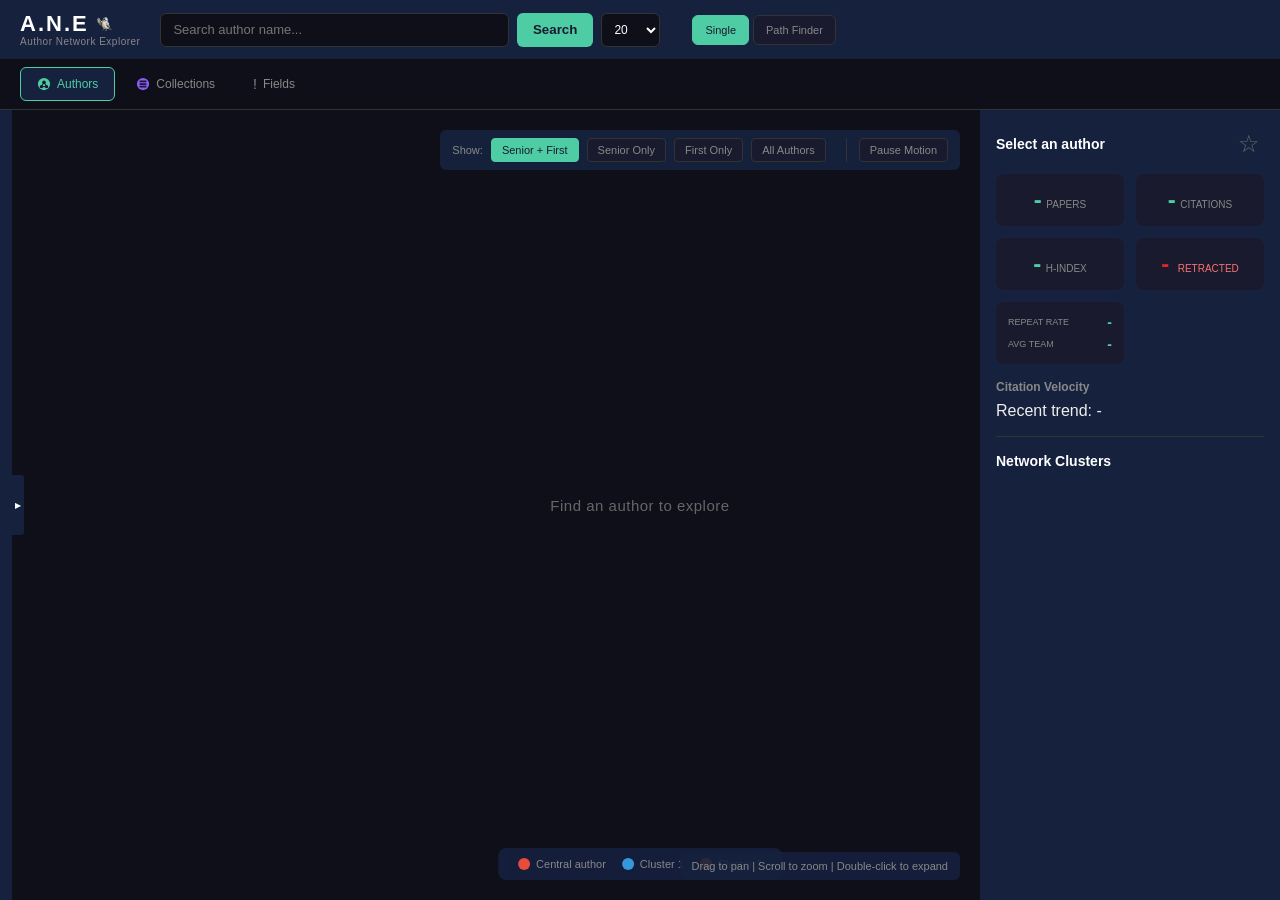
==== commit 2109f224: "Field topology: click-to-select, plain-text mode buttons, promo icon Pre-existing work in progress, " ====
--- a/fullpage.html
+++ b/fullpage.html
@@ -2,19 +2,8 @@
 <html lang="en">
 <head>
   <meta charset="UTF-8">
-  <meta name="viewport" content="width=device-width, initial-scale=1.0, viewport-fit=cover">
+  <meta name="viewport" content="width=device-width, initial-scale=1.0">
   <title>Author Network Explorer - Full View</title>
-  <link rel="manifest" href="manifest.webmanifest">
-  <meta name="theme-color" content="#16213e">
-  <meta name="apple-mobile-web-app-capable" content="yes">
-  <meta name="apple-mobile-web-app-status-bar-style" content="black">
-  <meta name="apple-mobile-web-app-title" content="Author Net">
-  <link rel="apple-touch-icon" href="icons/icon128.png">
-  <link rel="preconnect" href="https://fonts.googleapis.com">
-  <link rel="preconnect" href="https://fonts.gstatic.com" crossorigin>
-  <link href="https://fonts.googleapis.com/css2?family=Inter+Tight:wght@400;500;600&family=JetBrains+Mono:wght@400;500&display=swap" rel="stylesheet">
-  <link rel="stylesheet" href="mobile.css">
-  <script src="pwa-shim.js"></script>
   <script src="vis-network.min.js"></script>
   <style>
     * { box-sizing: border-box; margin: 0; padding: 0; }
@@ -1842,9 +1831,6 @@
 </head>
 <body>
   <header>
-    <button class="mobile-icon-btn mobile-only" id="mobileMenuBtn" type="button" title="Menu" aria-label="Menu">
-      <svg viewBox="0 0 24 24" aria-hidden="true"><path d="M3 6h18v2H3zM3 11h18v2H3zM3 16h18v2H3z"/></svg>
-    </button>
     <div class="logo">
       <div class="logo-text">
         <div class="title-row">
@@ -1879,13 +1865,6 @@
       <button class="mode-btn active" id="singleModeBtn" title="Single author network">Single</button>
       <button class="mode-btn" id="pathModeBtn" title="Find path between two authors">Path Finder</button>
     </div>
-    <div class="mobile-only mobile-topbar-title" id="mobileTopbarTitle">
-      <div class="mobile-topbar-cluster mono" id="mobileTopbarCluster"></div>
-      <div class="mobile-topbar-name" id="mobileTopbarName">Author Network</div>
-    </div>
-    <button class="mobile-icon-btn mobile-only" id="mobileMoreBtn" type="button" title="More" aria-label="More" hidden>
-      <svg viewBox="0 0 18 18" aria-hidden="true"><circle cx="4" cy="9" r="1.5"/><circle cx="9" cy="9" r="1.5"/><circle cx="14" cy="9" r="1.5"/></svg>
-    </button>
   </header>
 
   <div class="tab-bar">
@@ -2113,6 +2092,11 @@
     <div class="viewport" id="fieldsViewport">
       <div class="fields-canvas" id="fieldsCanvas"></div>
       <div class="fields-sidebar">
+        <div id="fieldPaperDetailPanel" class="paper-detail-panel" style="display: none;">
+          <h3 style="font-size: 12px; color: #888; margin-bottom: 10px;">Selected Paper</h3>
+          <div id="fieldPaperDetailContent"></div>
+        </div>
+
         <h2 style="font-size: 14px; color: #fff; margin-bottom: 12px;">Field Topology</h2>
 
         <div class="fields-search-box">
@@ -2186,81 +2170,9 @@
     </div><!-- End Fields Viewport -->
   </div>
 
-  <button class="mobile-only mobile-fab" id="mobileSearchBtn" type="button" title="Search" aria-label="Search">
-    <svg viewBox="0 0 18 18" aria-hidden="true">
-      <circle cx="8" cy="8" r="5" fill="none" stroke="currentColor" stroke-width="1.6"/>
-      <line x1="12" y1="12" x2="15.5" y2="15.5" stroke="currentColor" stroke-width="1.6" stroke-linecap="round"/>
-    </svg>
-  </button>
-
-  <!-- Mobile-only bottom sheet. Hidden on desktop via mobile.css.
-       Content is mirrored at runtime by mobile-ui.js from the existing
-       sidebar elements (real data populated by fullpage.js). -->
-  <div class="mobile-only m-sheet" id="mobileSheet" data-snap="peek">
-    <div class="m-sheet-handle" aria-label="Drag to resize"></div>
-    <div class="m-sheet-content">
-      <div class="m-peek" id="mPeek">
-        <div class="m-peek-name" id="mPeekName">Author Network</div>
-        <div class="m-peek-stats mono" id="mPeekStats" hidden>
-          <span id="mPeekPapers"></span>
-          <span class="m-peek-dot">·</span>
-          <span id="mPeekCites"></span>
-          <span class="m-peek-dot">·</span>
-          <span id="mPeekH"></span>
-        </div>
-      </div>
-
-      <div class="m-readout" id="mReadout">
-        <div class="m-tabs" id="mTabs">
-          <button class="m-tab active" data-mtab="authors" type="button">Authors</button>
-          <button class="m-tab" data-mtab="collections" type="button">Collections</button>
-          <button class="m-tab" data-mtab="fields" type="button">Fields</button>
-        </div>
-
-        <div class="m-ro-head">
-          <div class="m-ro-head-main">
-            <div class="m-ro-name" id="mRoName">Select an author</div>
-          </div>
-          <button class="m-ro-fav" id="mRoFav" type="button" title="Favorite" aria-label="Favorite">
-            <svg width="20" height="20" viewBox="0 0 20 20" fill="none">
-              <path d="M10 3 L12.2 7.5 L17 8 L13.4 11.5 L14.5 16 L10 13.5 L5.5 16 L6.6 11.5 L3 8 L7.8 7.5 Z"
-                    stroke="currentColor" stroke-width="1.2" stroke-linejoin="round"/>
-            </svg>
-          </button>
-        </div>
-
-        <div class="m-stats" id="mStats">
-          <div class="m-stat"><div class="m-stat-v mono" id="mStatPapers">—</div><div class="m-stat-l">papers</div></div>
-          <div class="m-stat"><div class="m-stat-v mono accent" id="mStatCites">—</div><div class="m-stat-l">citations</div></div>
-          <div class="m-stat"><div class="m-stat-v mono" id="mStatH">—</div><div class="m-stat-l">h-index</div></div>
-          <div class="m-stat"><div class="m-stat-v mono" id="mStatRetracted">—</div><div class="m-stat-l">retracted</div></div>
-        </div>
-
-        <div class="m-section" id="mSecPapers" hidden>
-          <div class="m-section-h"><span>Recent papers</span><span class="mono" id="mPapersCount">0</span></div>
-          <div id="mPapersList"></div>
-        </div>
-
-        <div class="m-section" id="mSecOther" hidden>
-          <div class="m-section-h"><span id="mOtherTitle">—</span></div>
-          <div id="mOtherList"></div>
-        </div>
-      </div>
-    </div>
-  </div>
-
   <script src="field-topology.js"></script>
+  <script src="ane-key.js"></script>
   <script src="fullpage.js"></script>
-  <script src="mobile-ui.js" defer></script>
-  <script>
-    // Register the PWA service worker only when running outside the extension.
-    if ('serviceWorker' in navigator && location.protocol.startsWith('http')) {
-      window.addEventListener('load', () => {
-        navigator.serviceWorker.register('sw.js').catch((e) => {
-          console.warn('[pwa] service worker registration failed:', e);
-        });
-      });
-    }
-  </script>
+  <script src="ane-setup-gate.js"></script>
 </body>
 </html>
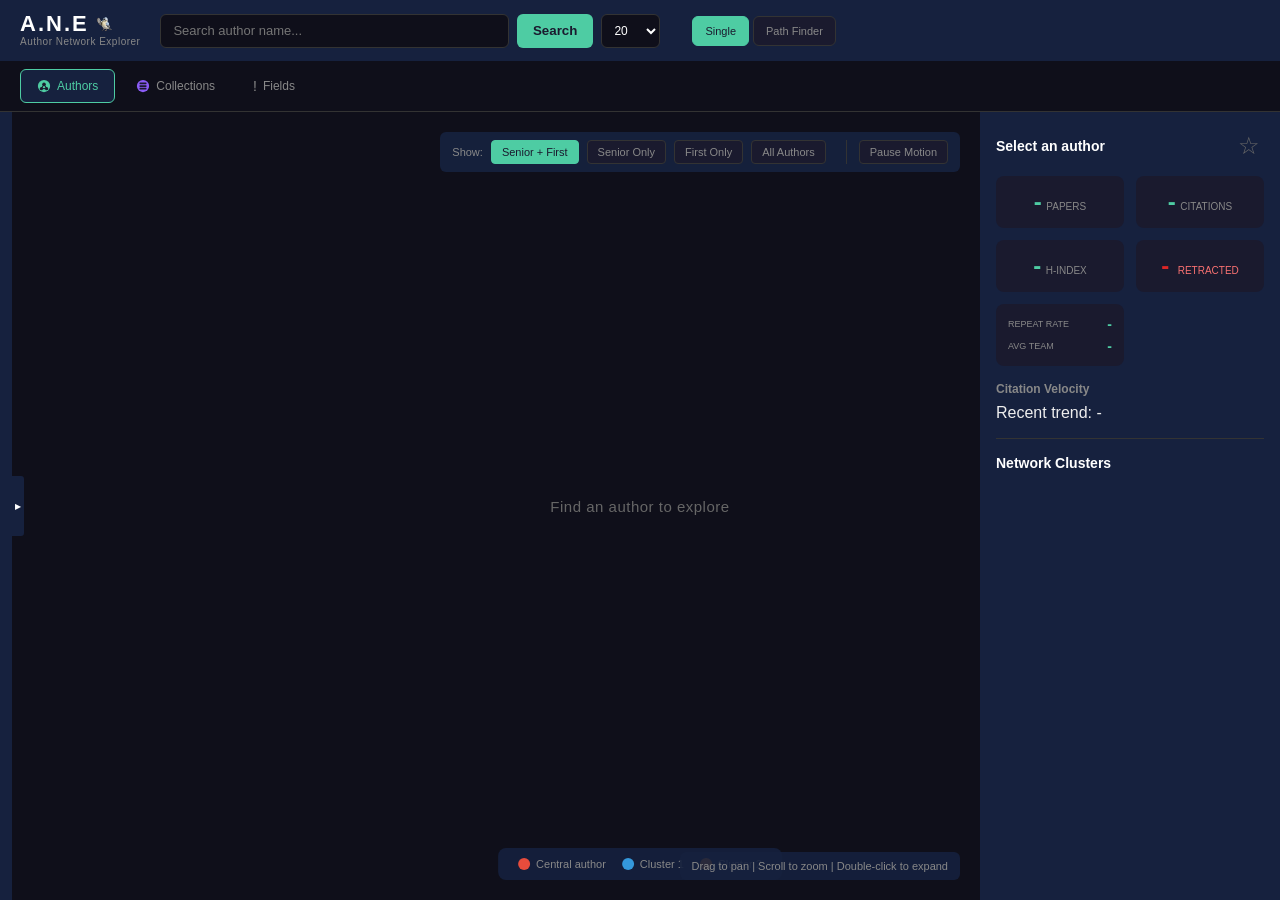
==== commit 5a25676a: "Show remaining daily allowance as a percentage; fix stale limit messaging The budget was already sto" ====
--- a/fullpage.html
+++ b/fullpage.html
@@ -56,6 +56,13 @@
       color: #888;
       font-weight: 400;
       letter-spacing: 0.5px;
+    }
+    /* Daily OpenAlex budget readout; colour is set from script. */
+    .budget-readout {
+      font-size: 10px;
+      color: #888;
+      margin-top: 2px;
+      letter-spacing: 0.2px;
     }
     .search-box {
       display: flex;
@@ -1838,6 +1845,7 @@
           <img src="icons/logo-bird.png" alt="ANE Logo" class="logo-icon">
         </div>
         <span class="logo-subtitle">Author Network Explorer</span>
+        <span class="budget-readout" id="aneBudget"></span>
       </div>
     </div>
     <div class="search-box" id="singleSearchBox">
@@ -2174,5 +2182,6 @@
   <script src="ane-key.js"></script>
   <script src="fullpage.js"></script>
   <script src="ane-setup-gate.js"></script>
+  <script src="ane-budget.js"></script>
 </body>
 </html>
